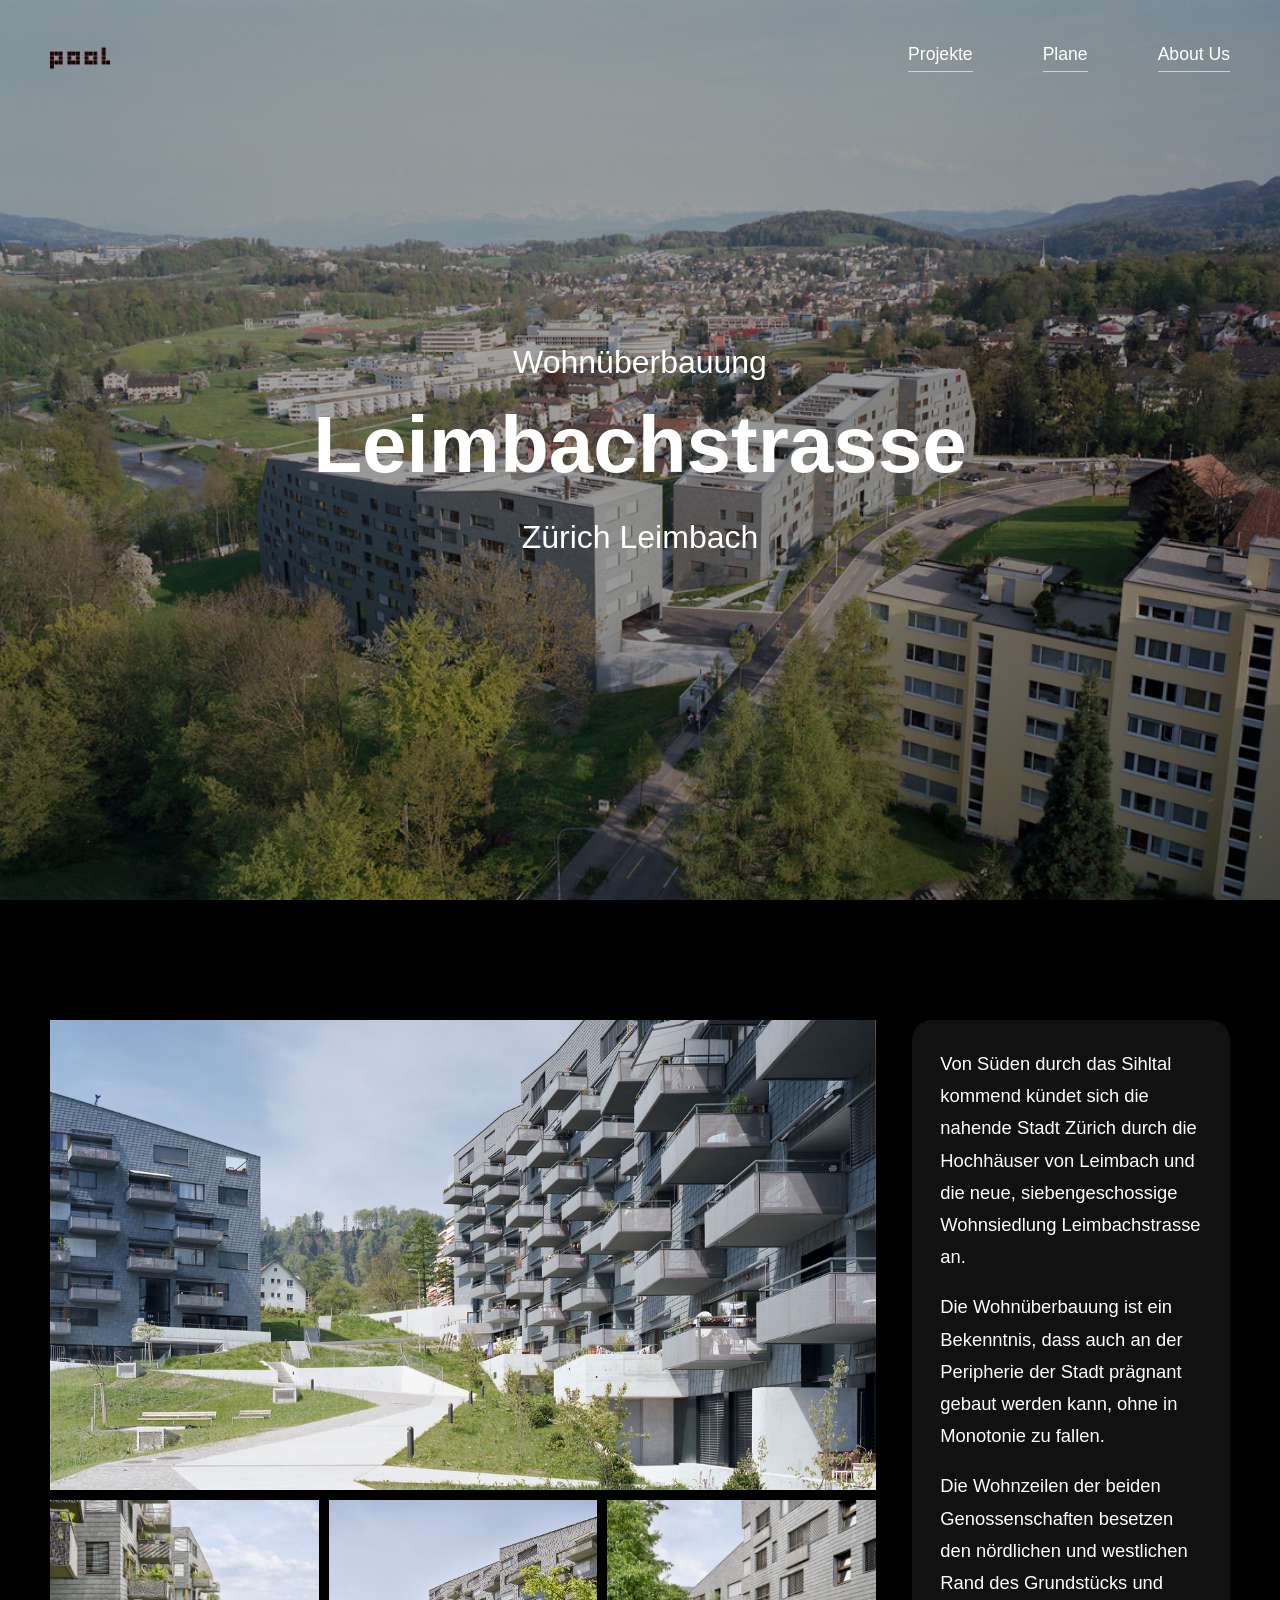
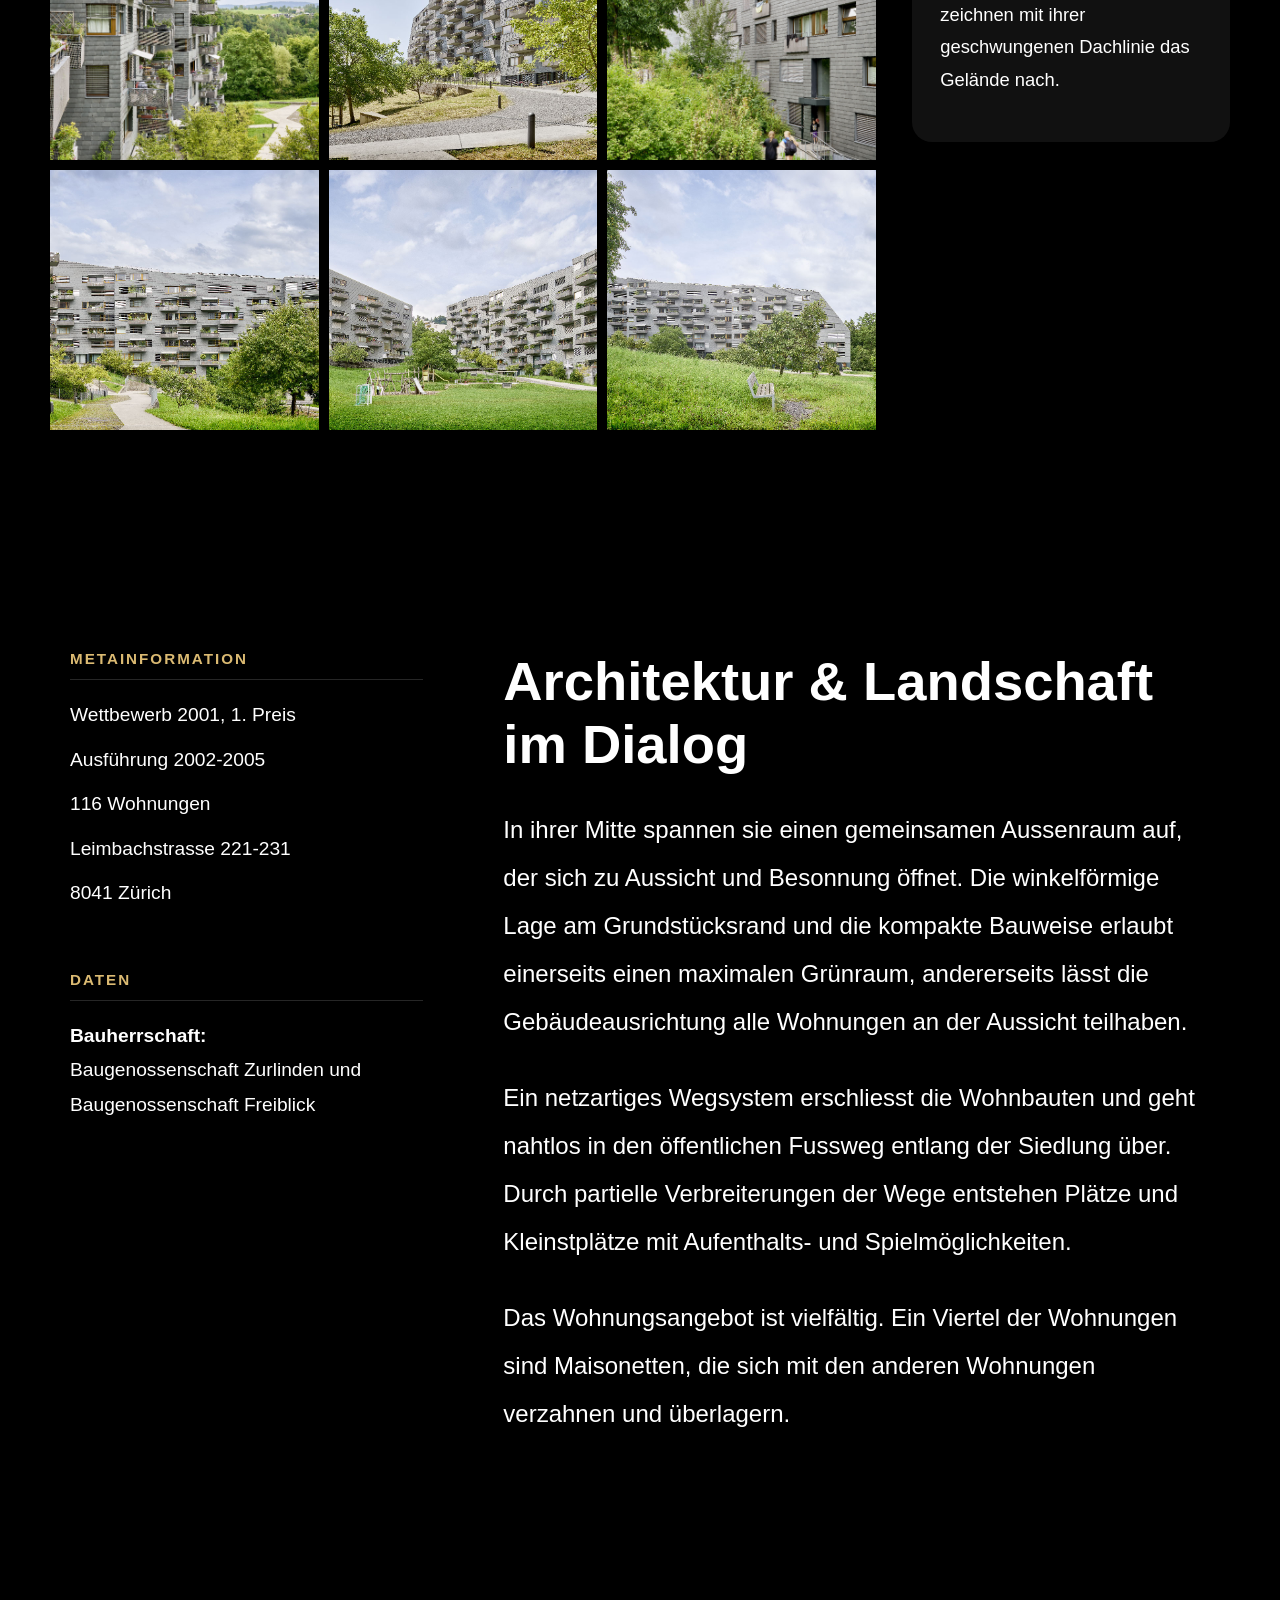
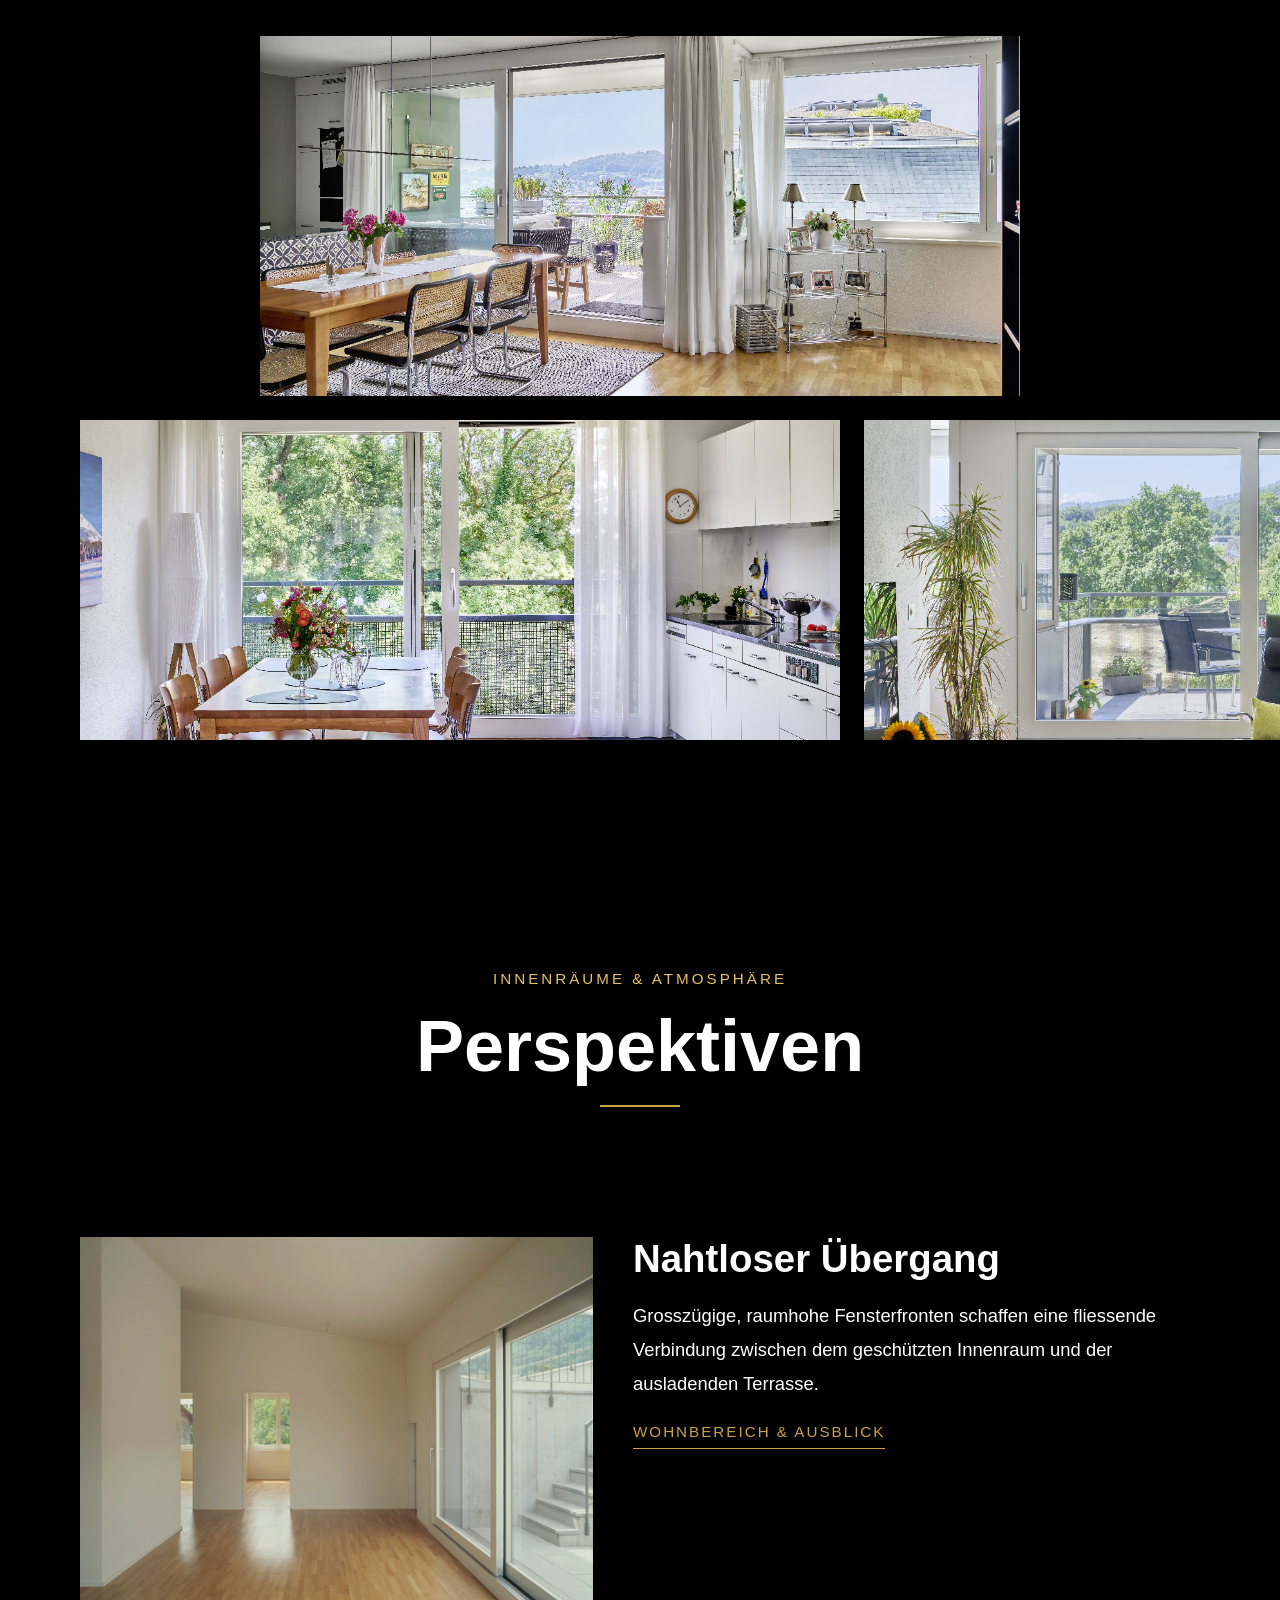
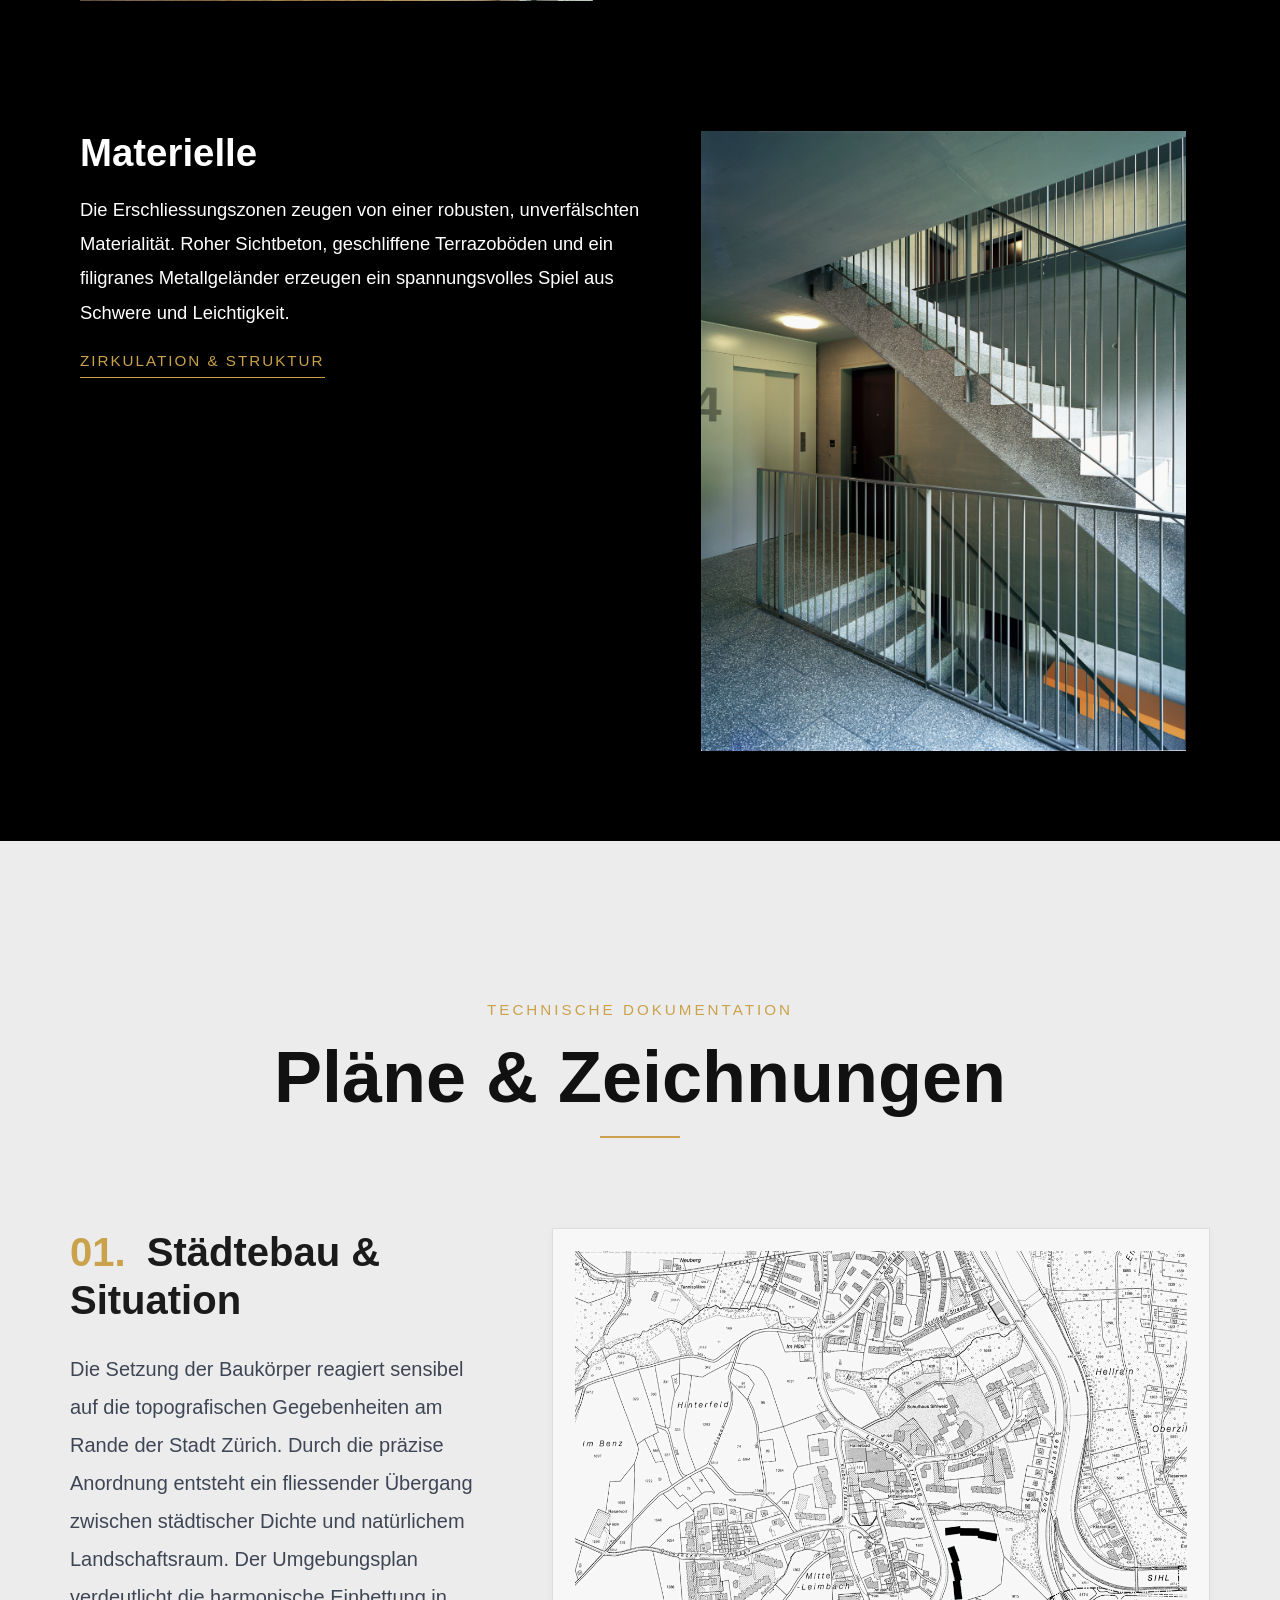
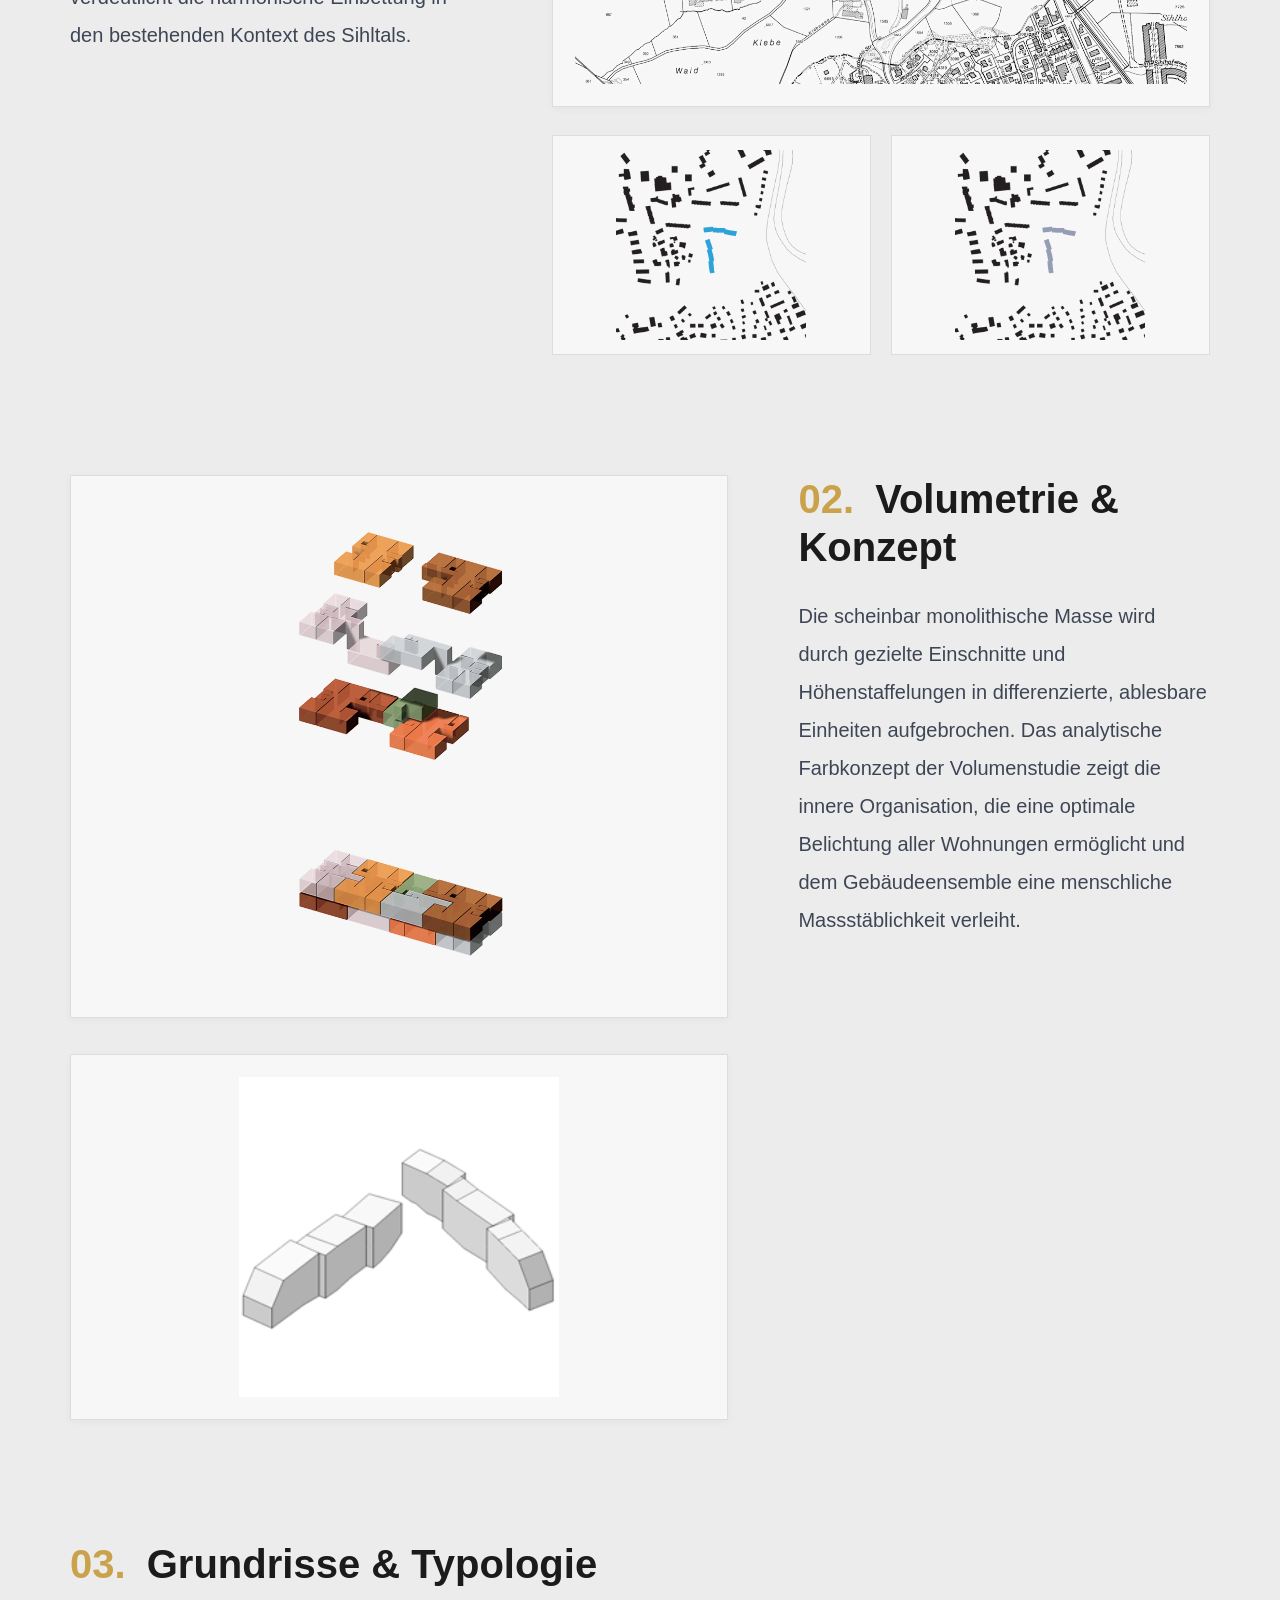
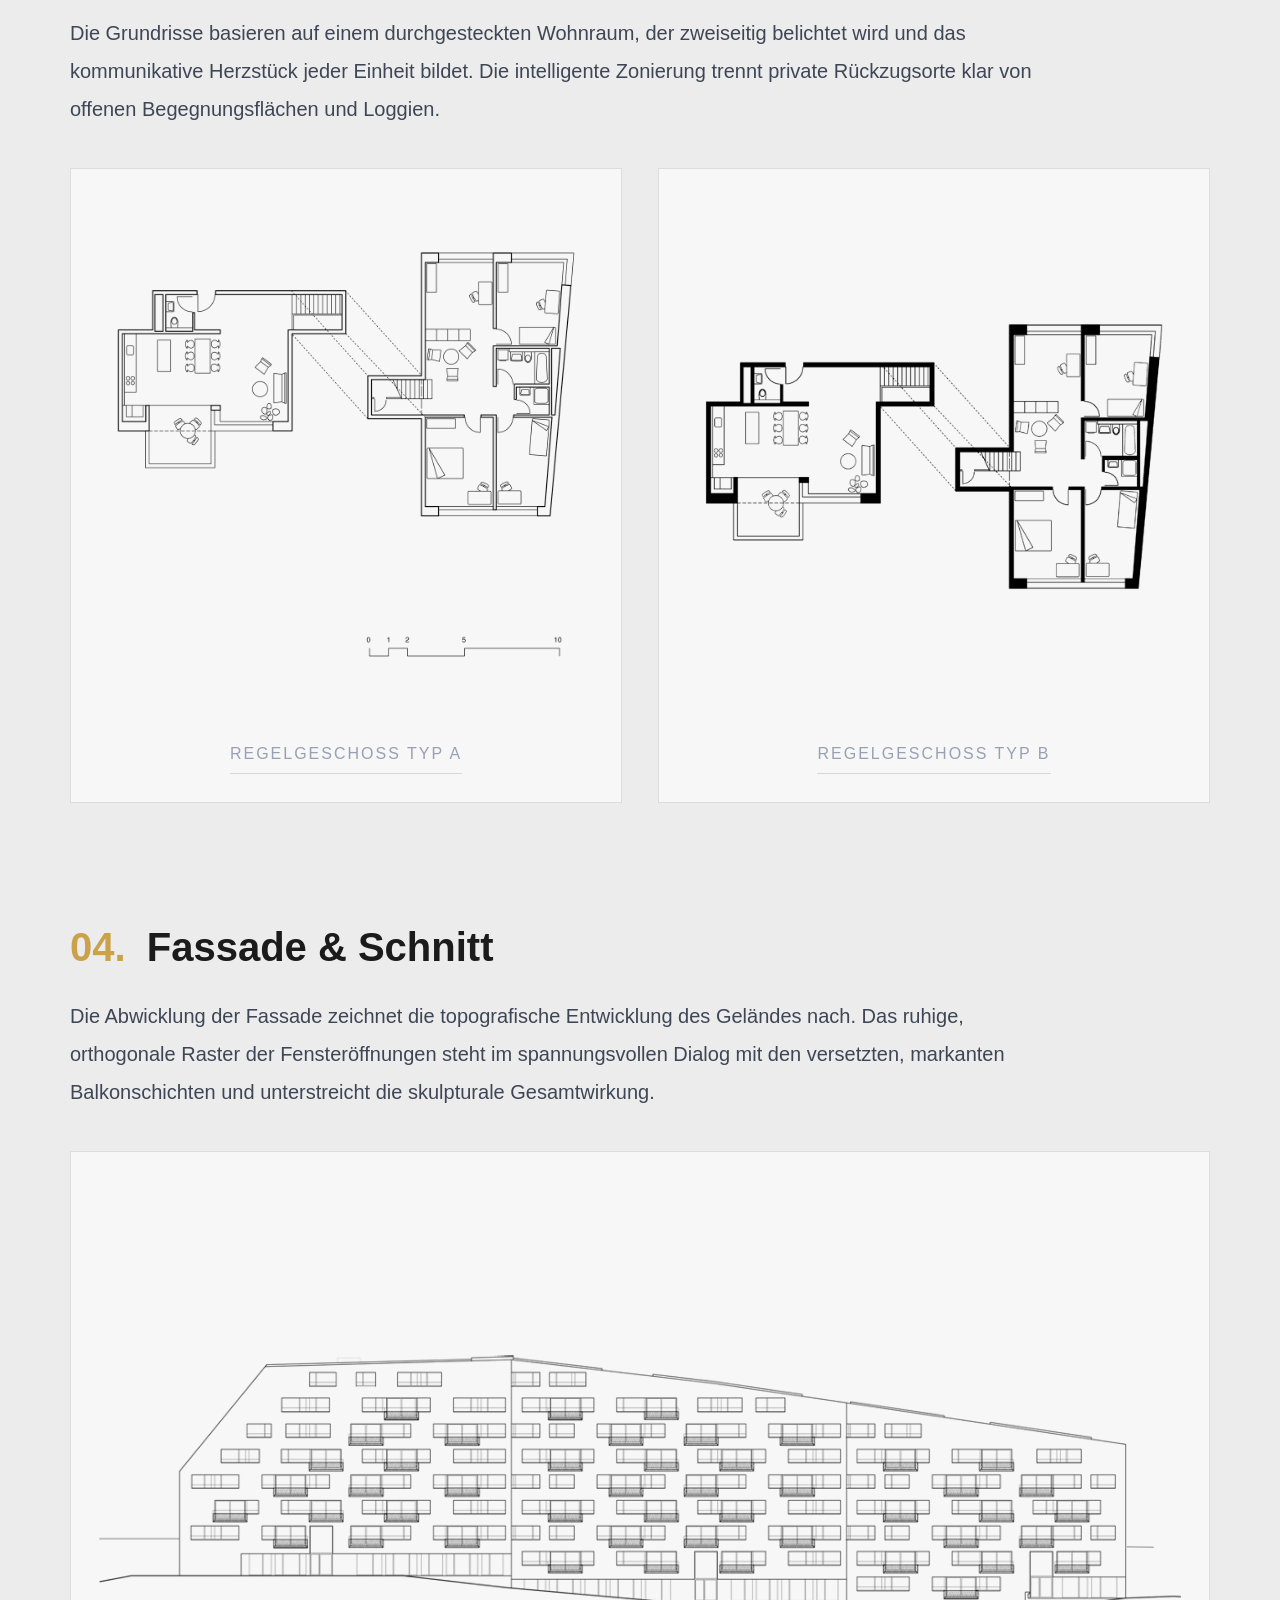
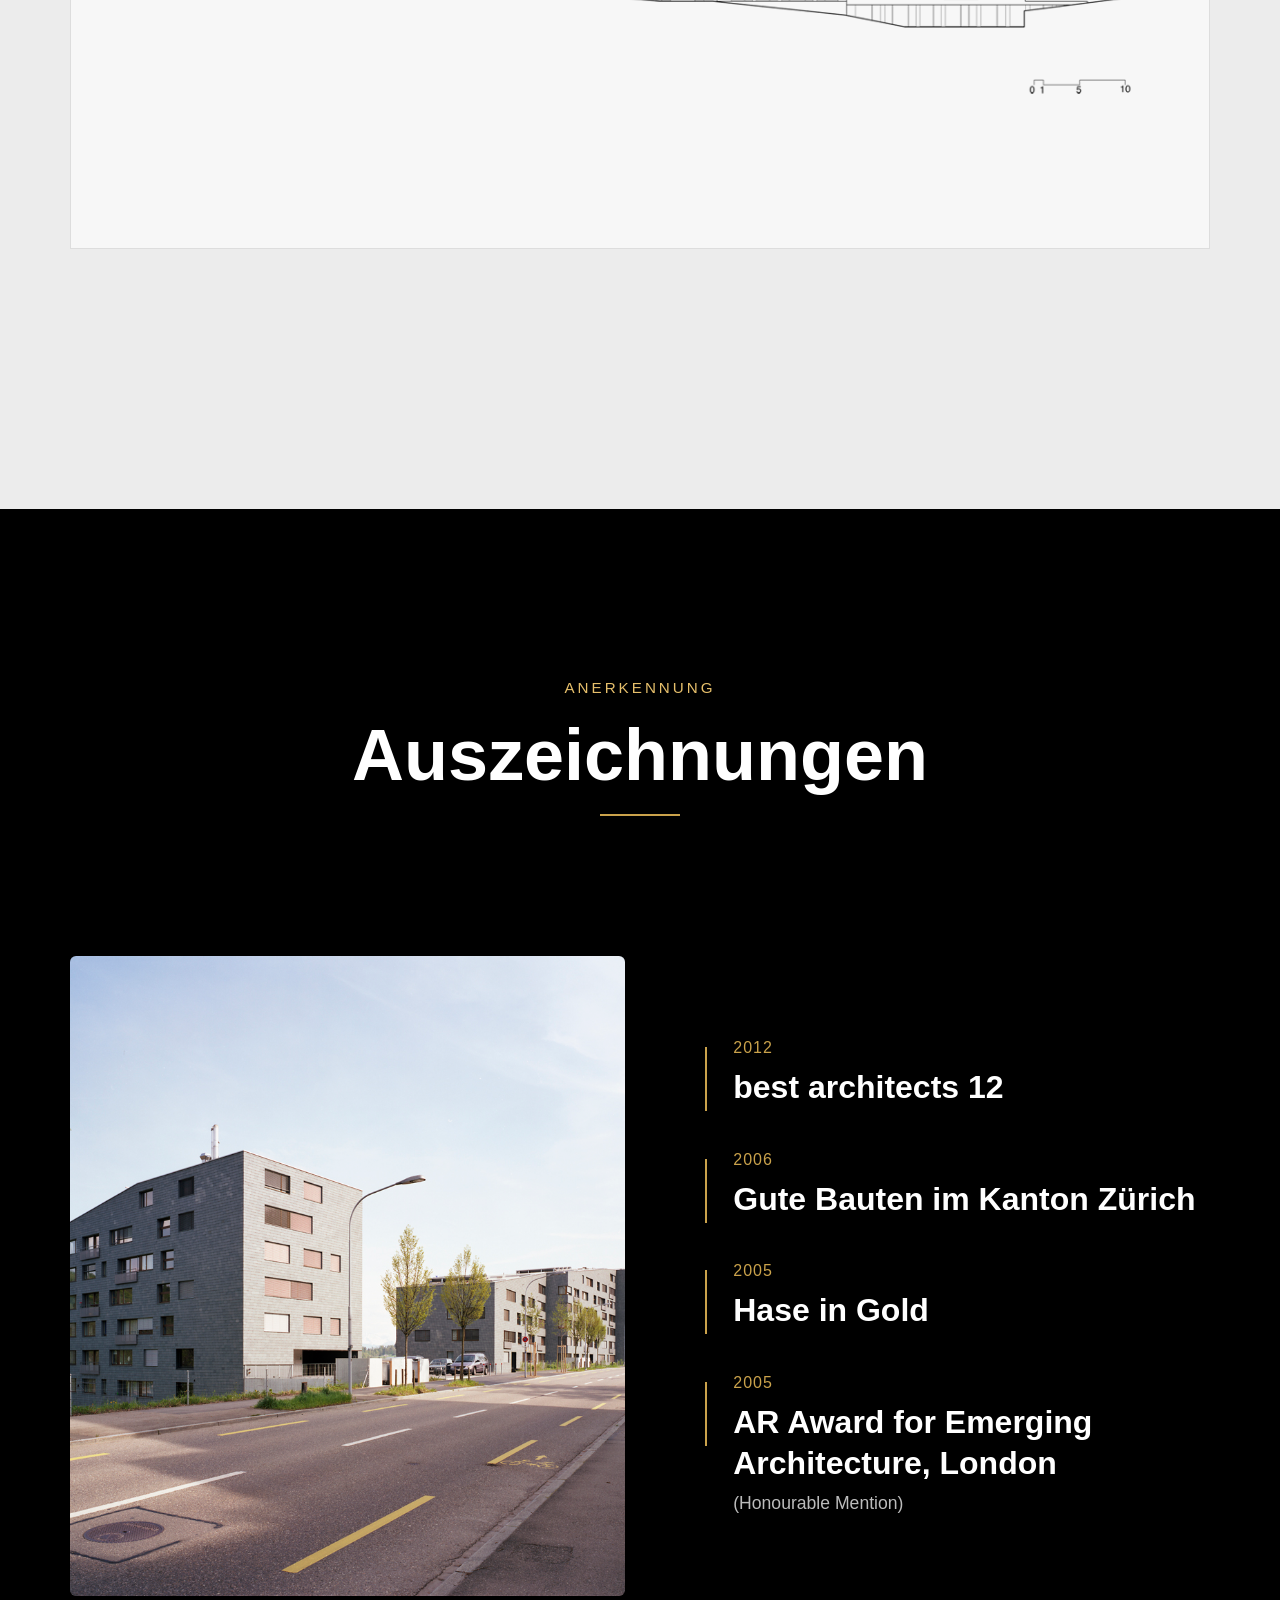
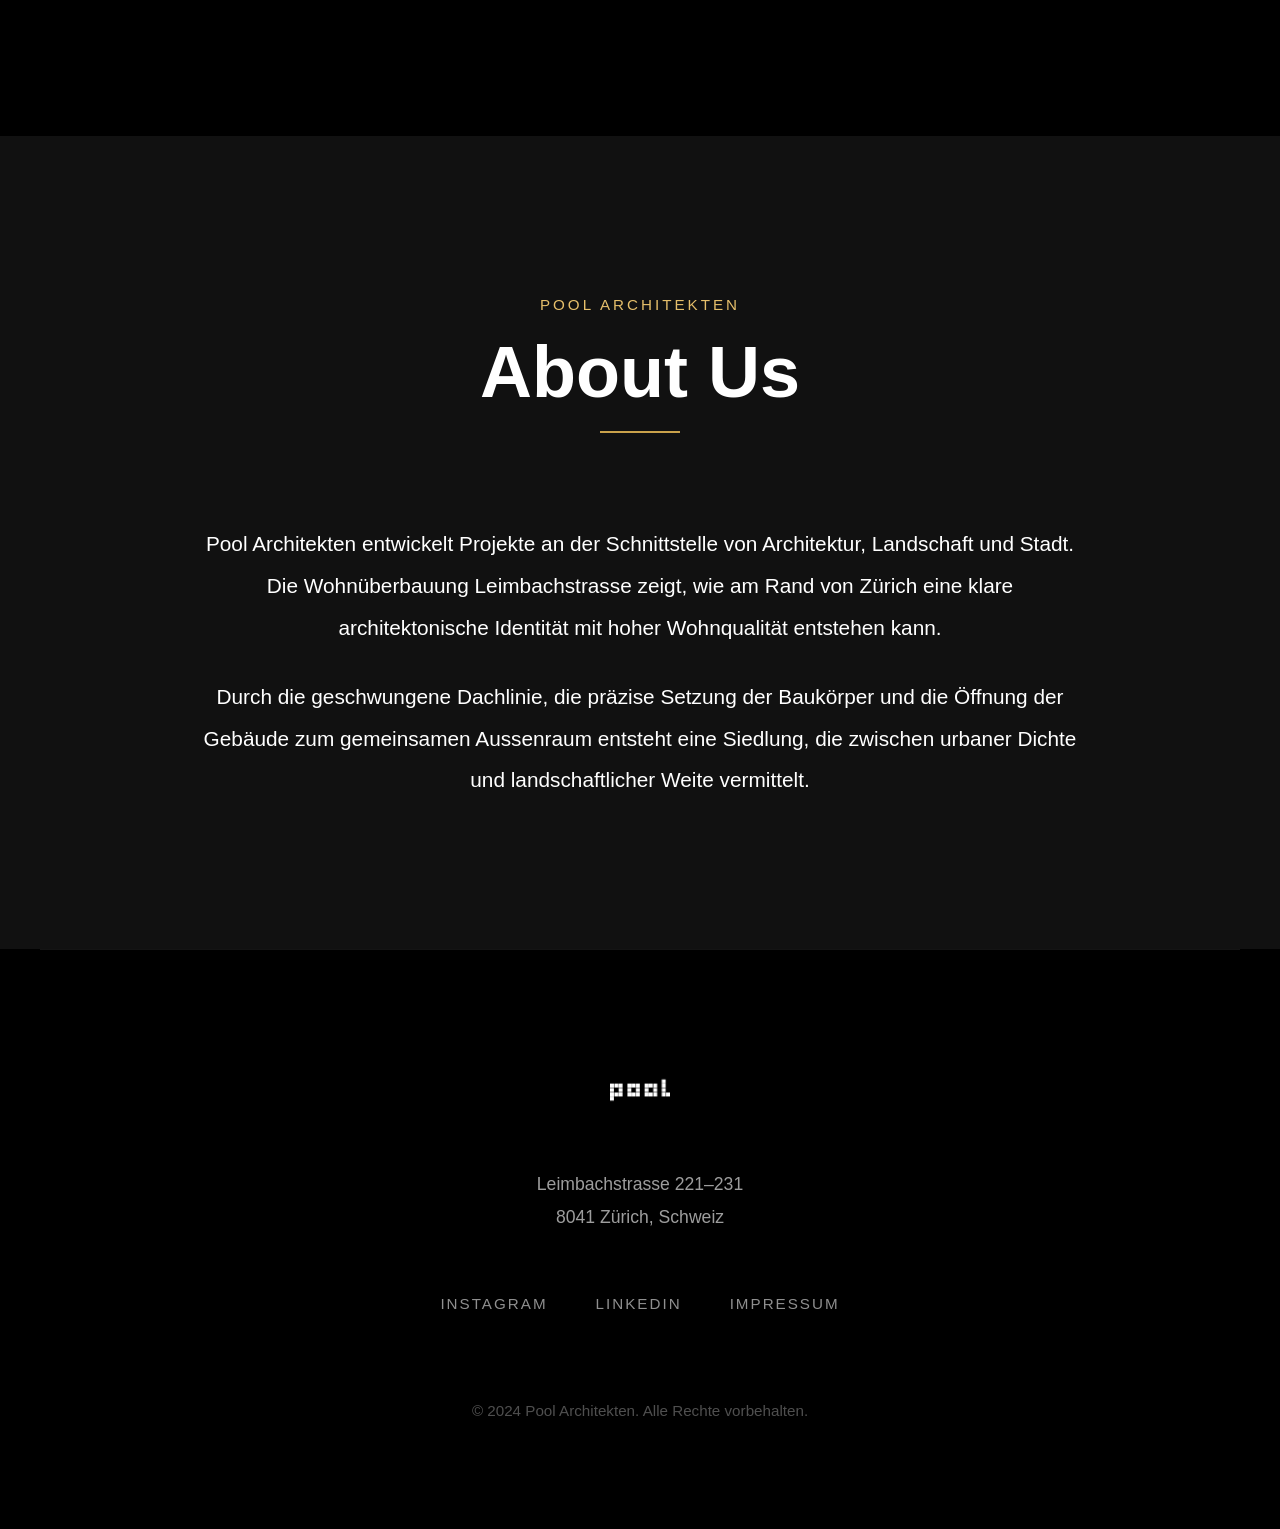
==== Documents/Leimbach developmen/docs/index.html @ 26674770 "add docs folder for github pages" ====
<!DOCTYPE html>
<html lang="de">
<head>
  <meta charset="UTF-8">
  <meta name="viewport" content="width=device-width, initial-scale=1.0">
  <title>Wohnüberbauung Leimbachstrasse</title>
  <link rel="stylesheet" href="styles.css">
</head>
<body>

  <!-- NAVBAR -->
  <nav class="navbar">
    <div class="logo">
      <img src="pool.trandsparentpng.png" alt="pool logo">
    </div>
    <div class="menu">
      <a href="#projekte">Projekte</a>
      <a href="#plane">Plane</a>
      <a href="#about">About Us</a>
    </div>
  </nav>

  <!-- HERO -->
  <header class="hero">
    <div class="overlay"></div>
    <div class="hero-content">
      <p class="subtitle">Wohnüberbauung</p>
      <h1>Leimbachstrasse</h1>
      <p class="location">Zürich Leimbach</p>
    </div>
  </header>

  <!-- SECCION 1: COLLAGE + TEXTO -->
  <section class="intro-grid" id="projekte">

    <div class="collage">
      <img class="big" src="0072_Hof_gross.jpg" alt="Hof">
      <img src="ME250829-009_K.jpg" alt="architecture">
      <img src="ME250710-124_K.jpg" alt="Architecture">
      <img src="ME250829-031_K1.jpg" alt="Architecture">
      <img src="ME250829-032_K2.jpg" alt="Architecture">
      <img src="ME250829-092_K.jpg" alt="Architecture">
      <img src="ME250829-048_K.jpg" alt="Architecture">
    </div>

    <div class="intro-text-box">
      <p>
        Von Süden durch das Sihltal kommend kündet sich die nahende Stadt Zürich
        durch die Hochhäuser von Leimbach und die neue, siebengeschossige
        Wohnsiedlung Leimbachstrasse an.
      </p>

      <p>
        Die Wohnüberbauung ist ein Bekenntnis, dass auch an der Peripherie der
        Stadt prägnant gebaut werden kann, ohne in Monotonie zu fallen.
      </p>

      <p>
        Die Wohnzeilen der beiden Genossenschaften besetzen den nördlichen und
        westlichen Rand des Grundstücks und zeichnen mit ihrer geschwungenen
        Dachlinie das Gelände nach.
      </p>
    </div>

  </section>

  <!-- SECCION 2: METAINFO + TEXTO GRANDE -->
  <section class="info-section">

    <div class="meta-column">
      <div class="meta-block">
        <h4>METAINFORMATION</h4>
        <p>Wettbewerb 2001, 1. Preis</p>
        <p>Ausführung 2002-2005</p>
        <p>116 Wohnungen</p>
        <p>Leimbachstrasse 221-231</p>
        <p>8041 Zürich</p>
      </div>

      <div class="meta-block">
        <h4>DATEN</h4>
        <p><strong>Bauherrschaft:</strong><br>
        Baugenossenschaft Zurlinden und Baugenossenschaft Freiblick</p>
      </div>
    </div>

    <div class="text-column">
      <h2>Architektur & Landschaft im Dialog</h2>

      <p>
        In ihrer Mitte spannen sie einen gemeinsamen Aussenraum auf, der sich zu
        Aussicht und Besonnung öffnet. Die winkelförmige Lage am Grundstücksrand
        und die kompakte Bauweise erlaubt einerseits einen maximalen Grünraum,
        andererseits lässt die Gebäudeausrichtung alle Wohnungen an der Aussicht
        teilhaben.
      </p>

      <p>
        Ein netzartiges Wegsystem erschliesst die Wohnbauten und geht nahtlos in
        den öffentlichen Fussweg entlang der Siedlung über. Durch partielle
        Verbreiterungen der Wege entstehen Plätze und Kleinstplätze mit
        Aufenthalts- und Spielmöglichkeiten.
      </p>

      <p>
        Das Wohnungsangebot ist vielfältig. Ein Viertel der Wohnungen sind
        Maisonetten, die sich mit den anderen Wohnungen verzahnen und überlagern.
      </p>
    </div>

  </section>

  <!-- SECCION 3: GALERIA ANCHA -->
  <section class="wide-gallery">
    <img src="ME250703-010_K.jpg" alt="Architecture">
    <div class="wide-gallery-row">
      <img src="ME250710-051_K.jpg" alt="Architecture">
      <img src="ME250710-078_K.jpg" alt="Architecture">
    </div>
  </section>

  <!-- TITULO PERSPEKTIVEN -->
  <section class="section-title">
    <p class="small-title">INNENRÄUME & ATMOSPHÄRE</p>
    <h2>Perspektiven</h2>
  </section>

  <!-- SECCION 4 -->
  <section class="perspective-block">
    <div class="perspective-image">
      <img src="0072_innen_klein.jpg" alt="Interior">
    </div>

    <div class="perspective-text">
      <h3>Nahtloser Übergang</h3>
      <p>
        Grosszügige, raumhohe Fensterfronten schaffen eine fliessende Verbindung
        zwischen dem geschützten Innenraum und der ausladenden Terrasse.
      </p>
      <span>WOHNBEREICH & AUSBLICK</span>
    </div>
  </section>

  <!-- SECCION 5 -->
  <section class="perspective-block reverse">
    <div class="perspective-text">
      <h3>Materielle</h3>
      <p>
        Die Erschliessungszonen zeugen von einer robusten, unverfälschten
        Materialität. Roher Sichtbeton, geschliffene Terrazoböden und ein
        filigranes Metallgeländer erzeugen ein spannungsvolles Spiel aus
        Schwere und Leichtigkeit.
      </p>
      <span>ZIRKULATION & STRUKTUR</span>
    </div>

    <div class="perspective-image">
      <img src="0072_treppenhaus_gr.jpg" alt="Staircase">
    </div>
  </section>

  <!-- PLÄNE & ZEICHNUNGEN -->
  <section class="plans-section" id="plane">
    <div class="section-title light-section-title">
      <p class="small-title">TECHNISCHE DOKUMENTATION</p>
      <h2>Pläne & Zeichnungen</h2>
    </div>

    <!-- 01 -->
    <div class="plan-block">
      <div class="plan-text">
        <h3><span>01.</span> Städtebau & Situation</h3>
        <p>
          Die Setzung der Baukörper reagiert sensibel auf die topografischen
          Gegebenheiten am Rande der Stadt Zürich. Durch die präzise Anordnung
          entsteht ein fliessender Übergang zwischen städtischer Dichte und
          natürlichem Landschaftsraum. Der Umgebungsplan verdeutlicht die
          harmonische Einbettung in den bestehenden Kontext des Sihltals.
        </p>
      </div>

      <div class="plan-images">
        <div class="main-plan-image">
          <img src="0072_Situation_gross.png" alt="Städtebau und Situation">
        </div>

        <div class="plan-thumbnails">
          <img src="0072_Schnitt_klein.png" alt="Plan Detail 1">
          <img src="0072_Situation_klein Kopie.png" alt="Plan Detail 2">
        </div>
      </div>
    </div>

    <!-- 02 -->
    <div class="plan-block reverse-plan">
      <div class="plan-images stacked-plans">
        <div class="main-plan-image">
          <img src="0072_axo_gr.png" alt="Volumetrie Konzept">
        </div>

        <div class="main-plan-image">
          <img src="0072_Icon.png" alt="Volumetrie Modell">
        </div>
      </div>

      <div class="plan-text">
        <h3><span>02.</span> Volumetrie & Konzept</h3>
        <p>
          Die scheinbar monolithische Masse wird durch gezielte Einschnitte und
          Höhenstaffelungen in differenzierte, ablesbare Einheiten aufgebrochen.
          Das analytische Farbkonzept der Volumenstudie zeigt die innere
          Organisation, die eine optimale Belichtung aller Wohnungen ermöglicht
          und dem Gebäudeensemble eine menschliche Massstäblichkeit verleiht.
        </p>
      </div>
    </div>

    <!-- 03 -->
    <div class="plan-full-block">
      <div class="plan-text full-width-text">
        <h3><span>03.</span> Grundrisse & Typologie</h3>
        <p>
          Die Grundrisse basieren auf einem durchgesteckten Wohnraum, der
          zweiseitig belichtet wird und das kommunikative Herzstück jeder Einheit
          bildet. Die intelligente Zonierung trennt private Rückzugsorte klar von
          offenen Begegnungsflächen und Loggien.
        </p>
      </div>

      <div class="double-plan-gallery">
        <div class="plan-card">
          <img src="0072_Whg_B05_gr.png" alt="Regelgeschoss Typ A">
          <p>REGELGESCHOSS TYP A</p>
        </div>

        <div class="plan-card">
          <img src="0072_Whg_B05_kl.png" alt="Regelgeschoss Typ B">
          <p>REGELGESCHOSS TYP B</p>
        </div>
      </div>
    </div>

    <!-- 04 -->
    <div class="plan-full-block">
      <div class="plan-text full-width-text">
        <h3><span>04.</span> Fassade & Schnitt</h3>
        <p>
          Die Abwicklung der Fassade zeichnet die topografische Entwicklung des
          Geländes nach. Das ruhige, orthogonale Raster der Fensteröffnungen steht
          im spannungsvollen Dialog mit den versetzten, markanten Balkonschichten
          und unterstreicht die skulpturale Gesamtwirkung.
        </p>
      </div>

      <div class="single-large-plan">
        <img src="0072_Ansicht_gross.png" alt="Fassade und Schnitt">
      </div>
    </div>
  </section>

  <!-- AUSZEICHNUNGEN -->
  <section class="awards-section">
    <div class="section-title">
      <p class="small-title">ANERKENNUNG</p>
      <h2>Auszeichnungen</h2>
    </div>

    <div class="awards-content">
      <div class="awards-image">
        <img src="0072_Strasse_gr.jpg" alt="Auszeichnungen Architektur">
      </div>

      <div class="awards-list">
        <div class="award-item">
          <span class="award-year">2012</span>
          <h3>best architects 12</h3>
        </div>

        <div class="award-item">
          <span class="award-year">2006</span>
          <h3>Gute Bauten im Kanton Zürich</h3>
        </div>

        <div class="award-item">
          <span class="award-year">2005</span>
          <h3>Hase in Gold</h3>
        </div>

        <div class="award-item">
          <span class="award-year">2005</span>
          <h3>AR Award for Emerging Architecture, London</h3>
          <p>(Honourable Mention)</p>
        </div>
      </div>
    </div>
   </section>

  <!-- ABOUT US -->
  <section class="about-section" id="about">

    <div class="section-title">
      <p class="small-title">POOL ARCHITEKTEN</p>
      <h2>About Us</h2>
    </div>

    <div class="about-content">
      <p>
        Pool Architekten entwickelt Projekte an der Schnittstelle von Architektur,
        Landschaft und Stadt. Die Wohnüberbauung Leimbachstrasse zeigt, wie am
        Rand von Zürich eine klare architektonische Identität mit hoher
        Wohnqualität entstehen kann.
      </p>

      <p>
        Durch die geschwungene Dachlinie, die präzise Setzung der Baukörper und
        die Öffnung der Gebäude zum gemeinsamen Aussenraum entsteht eine
        Siedlung, die zwischen urbaner Dichte und landschaftlicher Weite
        vermittelt.
      </p>

    </div>

  </section>

  <!-- FOOTER -->
  <footer class="site-footer">

    <div class="footer-divider"></div>

    <div class="footer-logo">
      <img src="pool.trandsparentpng.png" alt="pool logo">
    </div>

    <div class="footer-address">
      <p>Leimbachstrasse 221–231</p>
      <p>8041 Zürich, Schweiz</p>
    </div>

    <div class="footer-links">
      <a href="#">INSTAGRAM</a>
      <a href="#">LINKEDIN</a>
      <a href="#">IMPRESSUM</a>
    </div>

    <p class="footer-copy">© 2024 Pool Architekten. Alle Rechte vorbehalten.</p>

  </footer>

</body>
</html>
---- Documents/Leimbach developmen/docs/styles.css ----
/* System font stack only: Geneva / Verdana */

* {
  margin: 0;
  padding: 0;
  box-sizing: border-box;
}

body {
  background: #000;
  color: white;
  font-family: Geneva, Verdana, Tahoma, sans-serif;
}

img {
  width: 100%;
  display: block;
  object-fit: cover;
  transition: transform 0.35s ease;
}

/* NAVBAR */

.navbar {
  position: absolute;
  top: 0;
  left: 0;
  width: 100%;
  padding: 28px 50px;
  display: flex;
  justify-content: space-between;
  align-items: center;
  gap: 24px;
  z-index: 10;
}

.logo {
  display: flex;
  align-items: center;
  flex-shrink: 0;
}

.logo img {
  display: block;
  width: auto;
  height: 60px;
  object-fit: contain;
}

.menu {
  display: flex;
  gap: 70px;
}

.menu a {
  color: white;
  text-decoration: none;
  font-family: Geneva, Verdana, Tahoma, sans-serif;
  font-size: 1.1rem;
  border-bottom: 1px solid rgba(255,255,255,0.6);
  padding-bottom: 6px;
}

/* HERO */

.hero {
  position: relative;
  width: 100%;
  height: 100vh;
  background-image: url('0272_Vogelperspektive_gross.jpg');
  background-size: cover;
  background-position: center;
  display: flex;
  align-items: center;
  justify-content: center;
  text-align: center;
}

.overlay {
  position: absolute;
  inset: 0;
  background: rgba(0,0,0,0.35);
}

.hero-content {
  position: relative;
  z-index: 2;
}

.subtitle {
  font-family: Geneva, Verdana, Tahoma, sans-serif;
  font-size: 2rem;
  margin-bottom: 18px;
}

.hero h1 {
  font-family: Geneva, Verdana, Tahoma, sans-serif;
  font-size: 5rem;
  font-weight: 700;
  margin-bottom: 28px;
}

.location {
  font-family: Geneva, Verdana, Tahoma, sans-serif;
  font-size: 2rem;
}

/* INTRO GRID */

.intro-grid {
  padding: 120px 50px;
  display: grid;
  grid-template-columns: 2.6fr 1fr;
  gap: 36px;
  align-items: start;
}

.collage {
  display: grid;
  grid-template-columns: repeat(3, 1fr);
  gap: 10px;
}

.collage img {
  height: 260px;
}

.collage .big {
  grid-column: span 3;
  height: 470px;
}

.intro-text-box {
  background: #111;
  padding: 28px;
  border-radius: 20px;
  line-height: 1.75;
  font-size: 1.15rem;
  position: sticky;
  top: 120px;
}

.intro-text-box p {
  margin-bottom: 18px;
}

/* INFO SECTION */

.info-section {
  padding: 100px 70px;
  display: grid;
  grid-template-columns: 1fr 2fr;
  gap: 80px;
  align-items: start;
}

.meta-column {
  display: flex;
  flex-direction: column;
  gap: 50px;
}

.meta-block h4 {
  font-family: Geneva, Verdana, Tahoma, sans-serif;
  color: #dbba72;
  letter-spacing: 2px;
  font-size: 0.95rem;
  margin-bottom: 18px;
  border-bottom: 1px solid rgba(255,255,255,0.15);
  padding-bottom: 12px;
}

.meta-block p {
  font-size: 1.2rem;
  line-height: 1.8;
  margin-bottom: 10px;
}

.text-column h2 {
  font-family: Geneva, Verdana, Tahoma, sans-serif;
  font-size: 3.4rem;
  margin-bottom: 30px;
}

.text-column p {
  font-size: 1.5rem;
  line-height: 2.0;
  margin-bottom: 28px;
}

/* WIDE GALLERY */

.wide-gallery {
  padding: 60px 80px 180px;
  display: flex;
  flex-direction: column;
  gap: 4px;
}

.wide-gallery img {
  height: 360px;
  width: 760px;
  margin: 10px auto;
  object-fit: cover;
}

.wide-gallery-row {
  display: grid;
  grid-template-columns: 2fr 2fr;
  gap: 24px;
}

.wide-gallery-row img {
  height: 320px;
}

/* SECTION TITLE */

.section-title {
  text-align: center;
  padding: 40px 20px 90px;
}

.small-title {
  color: #e6bf6b;
  letter-spacing: 3px;
  font-size: 0.95rem;
  margin-bottom: 18px;
}

.section-title h2 {
  font-family: Geneva, Verdana, Tahoma, sans-serif;
  font-size: 4.5rem;
  position: relative;
  display: inline-block;
}

.section-title h2::after {
  content: "";
  display: block;
  width: 80px;
  height: 2px;
  background: #caa24b;
  margin: 18px auto 0;
}

/* PERSPECTIVE BLOCK */

.perspective-block {
  padding: 40px 80px 90px;
  display: grid;
  grid-template-columns: 0.95fr 1.05fr;
  gap: 40px;
  align-items: start;
}

.perspective-block.reverse {
  grid-template-columns: 1.05fr 0.95fr;
}

.perspective-image img {
  width: 100%;
  max-height: 620px;
  height: auto;
  object-fit: contain;
}

.perspective-text h3 {
  font-family: Geneva, Verdana, Tahoma, sans-serif;
  font-size: 2.4rem;
  margin-bottom: 18px;
}

.perspective-text p {
  font-size: 1.15rem;
  line-height: 1.85;
  margin-bottom: 22px;
}

.perspective-text span {
  color: #caa24b;
  letter-spacing: 2px;
  font-size: 0.95rem;
  border-bottom: 1px solid #caa24b;
  padding-bottom: 8px;
}

/* REVERSE ORDER */

.perspective-block.reverse .perspective-text {
  order: 1;
}

.perspective-block.reverse .perspective-image {
  order: 2;
}

/* IMAGE HOVER ZOOM */

.collage img:hover,
.wide-gallery img:hover,
.wide-gallery-row img:hover,
.perspective-image img:hover {
  transform: scale(1.12);
  position: relative;
  z-index: 20;
}

/* LIGHT SECTIONS: PLÄNE */

.plans-section {
  background: #ececec;
  color: #1b1b1b;
  padding: 120px 70px 140px;
}

.light-section-title .small-title {
  color: #caa24b;
}

.light-section-title h2 {
  color: #111;
}

.plan-block {
  display: grid;
  grid-template-columns: 1fr 1.6fr;
  gap: 70px;
  align-items: start;
  margin-bottom: 120px;
}

.reverse-plan {
  grid-template-columns: 1.6fr 1fr;
}

.plan-text h3 {
  font-family: Geneva, Verdana, Tahoma, sans-serif;
  font-size: 2.5rem;
  margin-bottom: 26px;
  line-height: 1.2;
}

.plan-text h3 span {
  color: #caa24b;
  margin-right: 10px;
}

.plan-text p {
  font-size: 1.25rem;
  line-height: 1.9;
  color: #3e4655;
  max-width: 520px;
}

.plan-images {
  display: flex;
  flex-direction: column;
  gap: 28px;
}

.main-plan-image {
  background: #f7f7f7;
  padding: 22px;
  border: 1px solid #ddd;
  box-shadow: 0 2px 8px rgba(0,0,0,0.04);
}

.main-plan-image img {
  width: 100%;
  height: auto;
  object-fit: contain;
}

.plan-thumbnails {
  display: grid;
  grid-template-columns: 1fr 1fr;
  gap: 20px;
}

.plan-thumbnails img {
  background: #f7f7f7;
  padding: 14px;
  border: 1px solid #ddd;
  height: 220px;
  object-fit: contain;
}

.stacked-plans {
  gap: 36px;
}

/* Adjust second volumetry image size */
.stacked-plans .main-plan-image:nth-child(2) img {
  max-height: 320px;
  object-fit: contain;
}

.plan-full-block {
  margin-bottom: 120px;
}

.full-width-text {
  margin-bottom: 40px;
}

.full-width-text p {
  max-width: 980px;
}

.double-plan-gallery {
  display: grid;
  grid-template-columns: 1fr 1fr;
  gap: 36px;
}

.plan-card {
  background: #f7f7f7;
  padding: 28px;
  border: 1px solid #ddd;
  text-align: center;
}

.plan-card img {
  width: 100%;
  height: 520px;
  object-fit: contain;
  margin-bottom: 28px;
}

.plan-card p {
  font-family: Geneva, Verdana, Tahoma, sans-serif;
  letter-spacing: 2px;
  font-size: 1rem;
  color: #98a0b3;
  border-bottom: 1px solid #d7d7d7;
  display: inline-block;
  padding-bottom: 10px;
}

.single-large-plan {
  background: #f7f7f7;
  padding: 28px;
  border: 1px solid #ddd;
}

.single-large-plan img {
  width: 100%;
  height: 640px;
  object-fit: contain;
}

/* AWARDS SECTION */

.awards-section {
  background: #000;
  color: white;
  padding: 130px 70px 140px;
}

.awards-content {
  display: grid;
  grid-template-columns: 1.1fr 1fr;
  gap: 80px;
  align-items: center;
  margin-top: 50px;
}

.awards-image img {
  width: 100%;
  max-width: 800px;
  height: 640px;
  object-fit: cover;
  border-radius: 6px;
}

.awards-list {
  display: flex;
  flex-direction: column;
  gap: 42px;
}

.award-item {
  position: relative;
  padding-left: 28px;
}

.award-item::before {
  content: "";
  position: absolute;
  left: 0;
  top: 8px;
  width: 2px;
  height: 64px;
  background: #caa24b;
}

.award-year {
  display: block;
  color: #caa24b;
  font-size: 1rem;
  margin-bottom: 10px;
  letter-spacing: 1px;
}

.award-item h3 {
  font-family: Geneva, Verdana, Tahoma, sans-serif;
  font-size: 2rem;
  line-height: 1.3;
  font-weight: 600;
}

.award-item p {
  margin-top: 8px;
  color: #bcbcbc;
  font-size: 1.1rem;
}

/* HOVER FOR NEW IMAGES */

.plan-thumbnails img:hover,
.plan-card img:hover,
.single-large-plan img:hover,
.main-plan-image img:hover,
.awards-image img:hover {
  transform: scale(1.04);
  position: relative;
  z-index: 10;
}

/* ABOUT US */

.about-section {
  background: #111;
  color: white;
  padding: 120px 70px;
}

.about-content {
  max-width: 900px;
  margin: 0 auto;
  text-align: center;
}

.about-content p {
  font-size: 1.3rem;
  line-height: 2;
  margin-bottom: 28px;
}

/* RESPONSIVE */

@media (max-width: 1000px) {
  .intro-grid,
  .info-section,
  .perspective-block,
  .perspective-block.reverse,
  .plan-block,
  .reverse-plan,
  .awards-content {
    grid-template-columns: 1fr;
  }

  .text-column h2 {
    font-size: 2.5rem;
  }

  .section-title h2 {
    font-size: 3rem;
  }

  .hero h1 {
    font-size: 3.4rem;
  }

  .subtitle,
  .location {
    font-size: 1.4rem;
  }

  .double-plan-gallery {
    grid-template-columns: 1fr;
  }

  .plan-text h3 {
    font-size: 2rem;
  }

  .award-item h3 {
    font-size: 1.6rem;
  }

  .single-large-plan img {
    height: 420px;
  }

  .plan-card img {
    height: 420px;
  }
}

@media (max-width: 700px) {
  .navbar {
    padding: 24px 24px;
    flex-direction: row;
    justify-content: space-between;
    align-items: center;
    gap: 16px;
  }

  .menu {
    gap: 14px;
    flex-wrap: wrap;
    justify-content: flex-end;
  }

  .intro-grid,
  .info-section,
  .wide-gallery,
  .perspective-block,
  .plans-section,
  .awards-section,
  .about-section {
    padding-left: 24px;
    padding-right: 24px;
  }

  .collage {
    grid-template-columns: 2fr 2fr;
  }

  .collage .big {
    grid-column: span 2;
    height: 260px;
  }

  .collage img {
    height: 190px;
  }

  .wide-gallery-row {
    grid-template-columns: 1fr;
  }

  .wide-gallery img,
  .wide-gallery-row img,
  .perspective-image img {
    height: auto;
    max-height: none;
  }

  .intro-text-box {
    position: static;
  }

  .text-column p,
  .perspective-text p,
  .meta-block p {
    font-size: 1.1rem;
  }

  .plan-block {
    gap: 36px;
    margin-bottom: 80px;
  }

  .plan-thumbnails {
    grid-template-columns: 1fr;
  }

  .plan-text h3 {
    font-size: 1.7rem;
  }

  .plan-text p {
    font-size: 1.05rem;
  }

  .plan-card img,
  .single-large-plan img,
  .awards-image img {
    height: auto;
  }

  .about-content p {
    font-size: 1.05rem;
  }
}

/* FOOTER */

.site-footer {
  background: #000;
  color: #8f8f8f;
  text-align: center;
  padding: 0 40px 110px;
}

.footer-divider {
  width: 100%;
  height: 1px;
  background: rgba(255, 255, 255, 0.08);
  margin-bottom: 110px;
}

.footer-logo {
  display: flex;
  justify-content: center;
  margin-bottom: 48px;
}

.footer-logo img {
  width: auto;
  height: 60px;
  object-fit: contain;
  filter: brightness(0) invert(1);
}

.footer-address {
  margin-bottom: 60px;
}

.footer-address p {
  font-family: Geneva, Verdana, Tahoma, sans-serif;
  font-size: 1.1rem;
  line-height: 1.9;
  color: #9d9d9d;
}

.footer-links {
  display: flex;
  justify-content: center;
  gap: 48px;
  flex-wrap: wrap;
  margin-bottom: 90px;
}

.footer-links a {
  color: #8f8f8f;
  text-decoration: none;
  font-family: Geneva, Verdana, Tahoma, sans-serif;
  font-size: 0.95rem;
  letter-spacing: 2px;
}

.footer-copy {
  font-size: 0.95rem;
  color: #4f4f4f;
}

@media (max-width: 700px) {
  .site-footer {
    padding: 0 24px 80px;
  }

  .footer-divider {
    margin-bottom: 80px;
  }

  .footer-links {
    gap: 20px;
    margin-bottom: 60px;
  }

  .footer-address p {
    font-size: 1rem;
  }
}
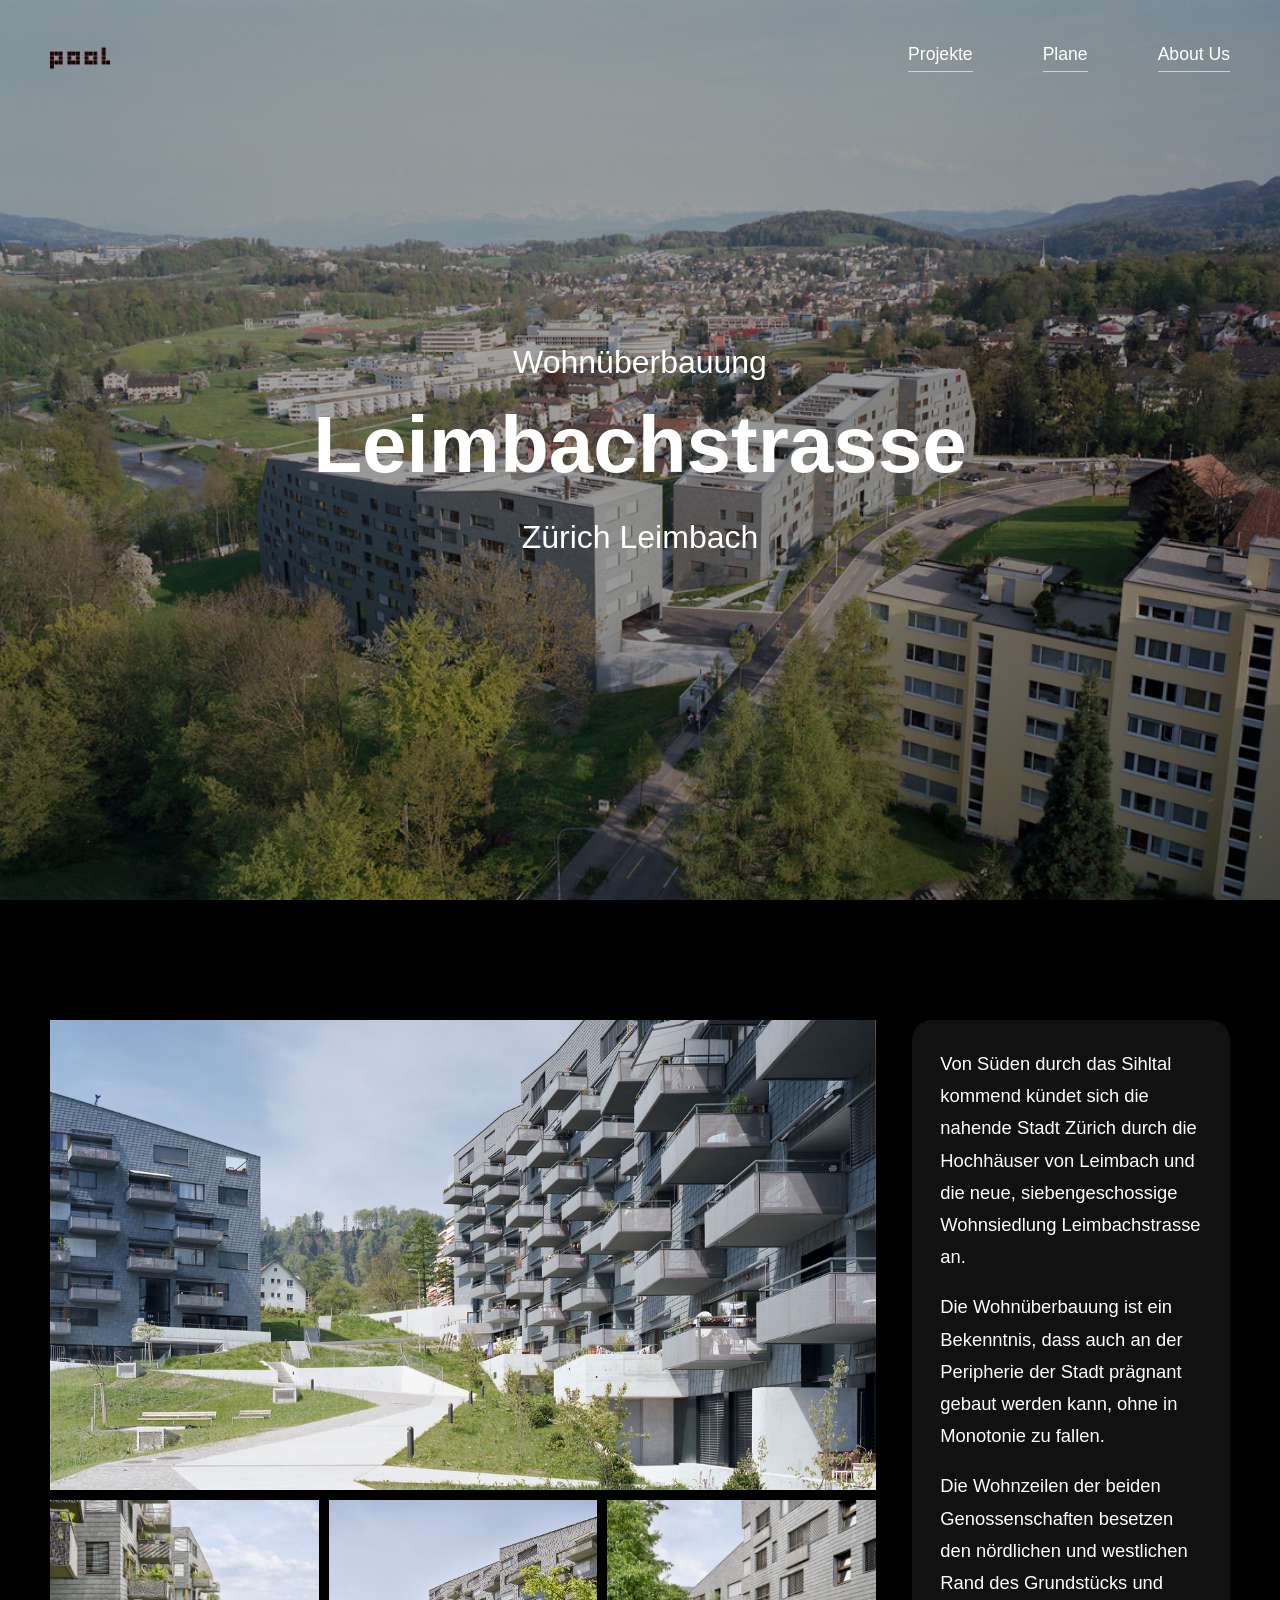
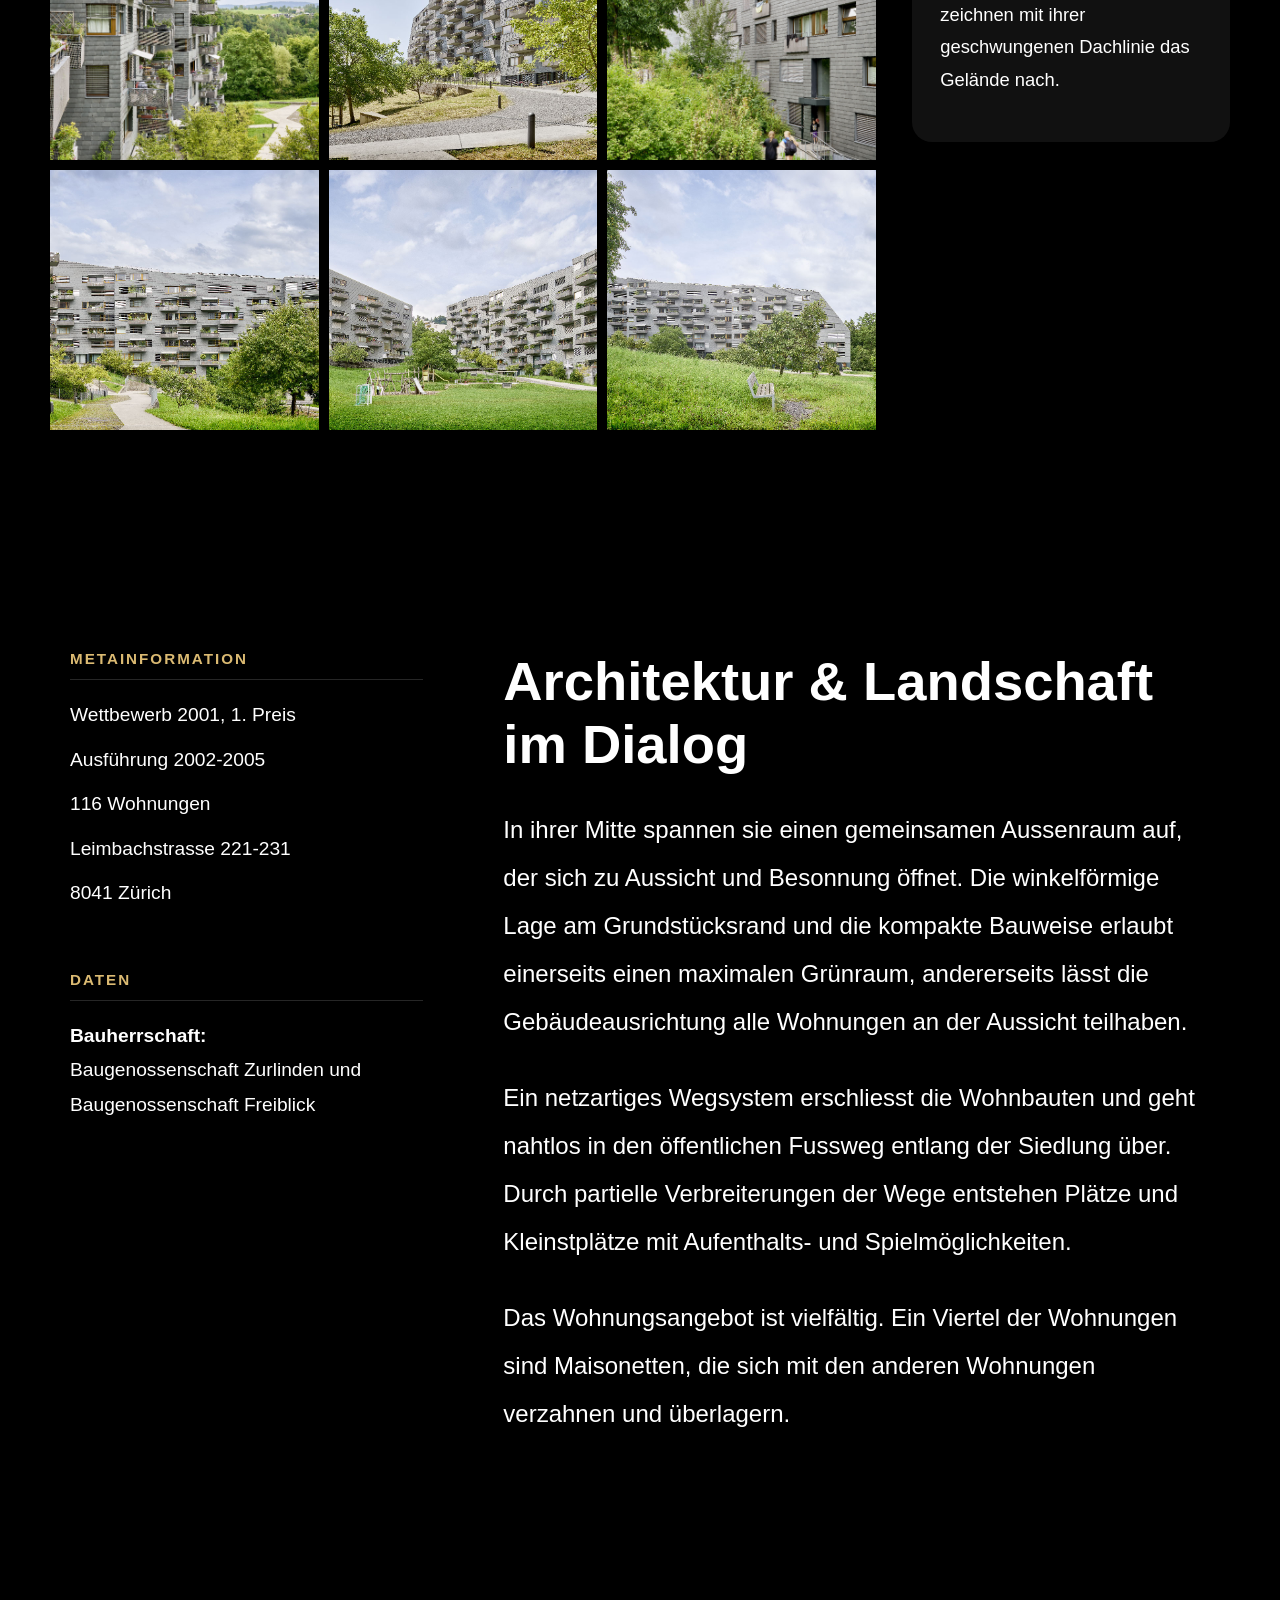
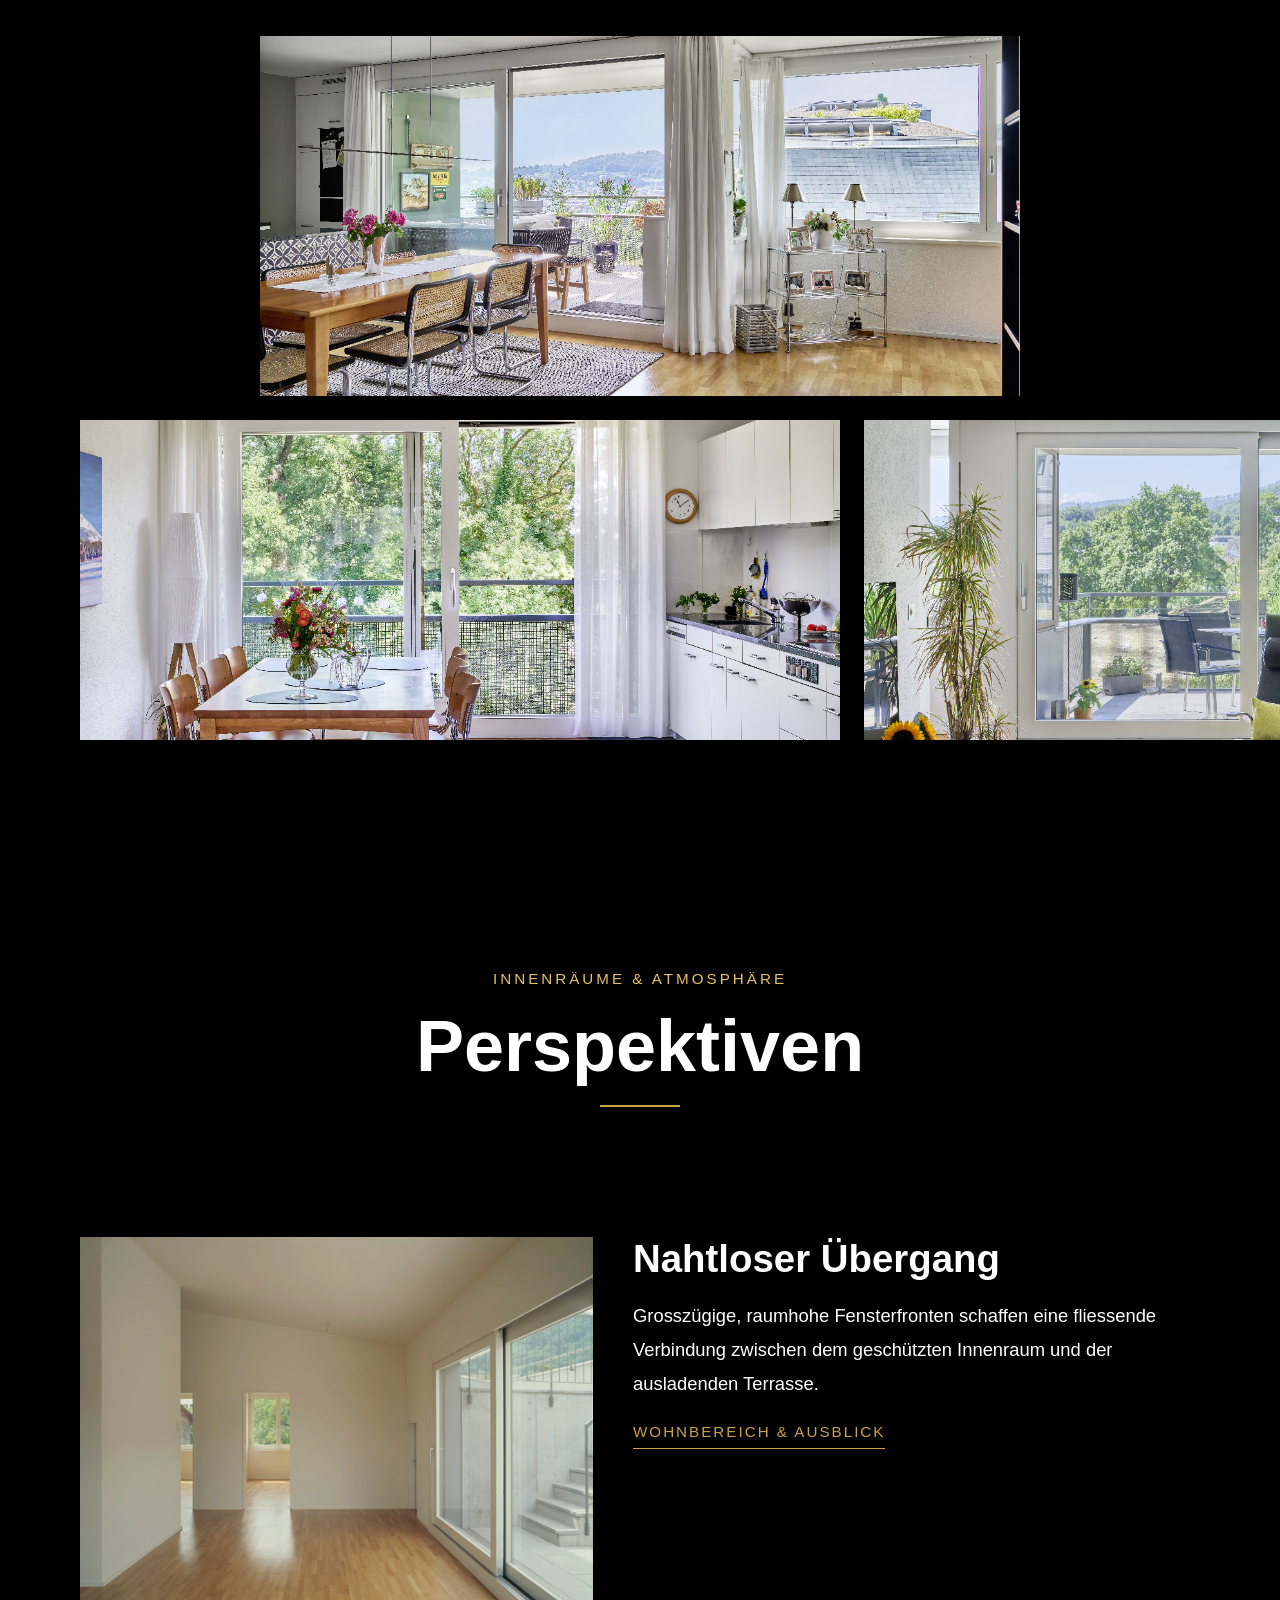
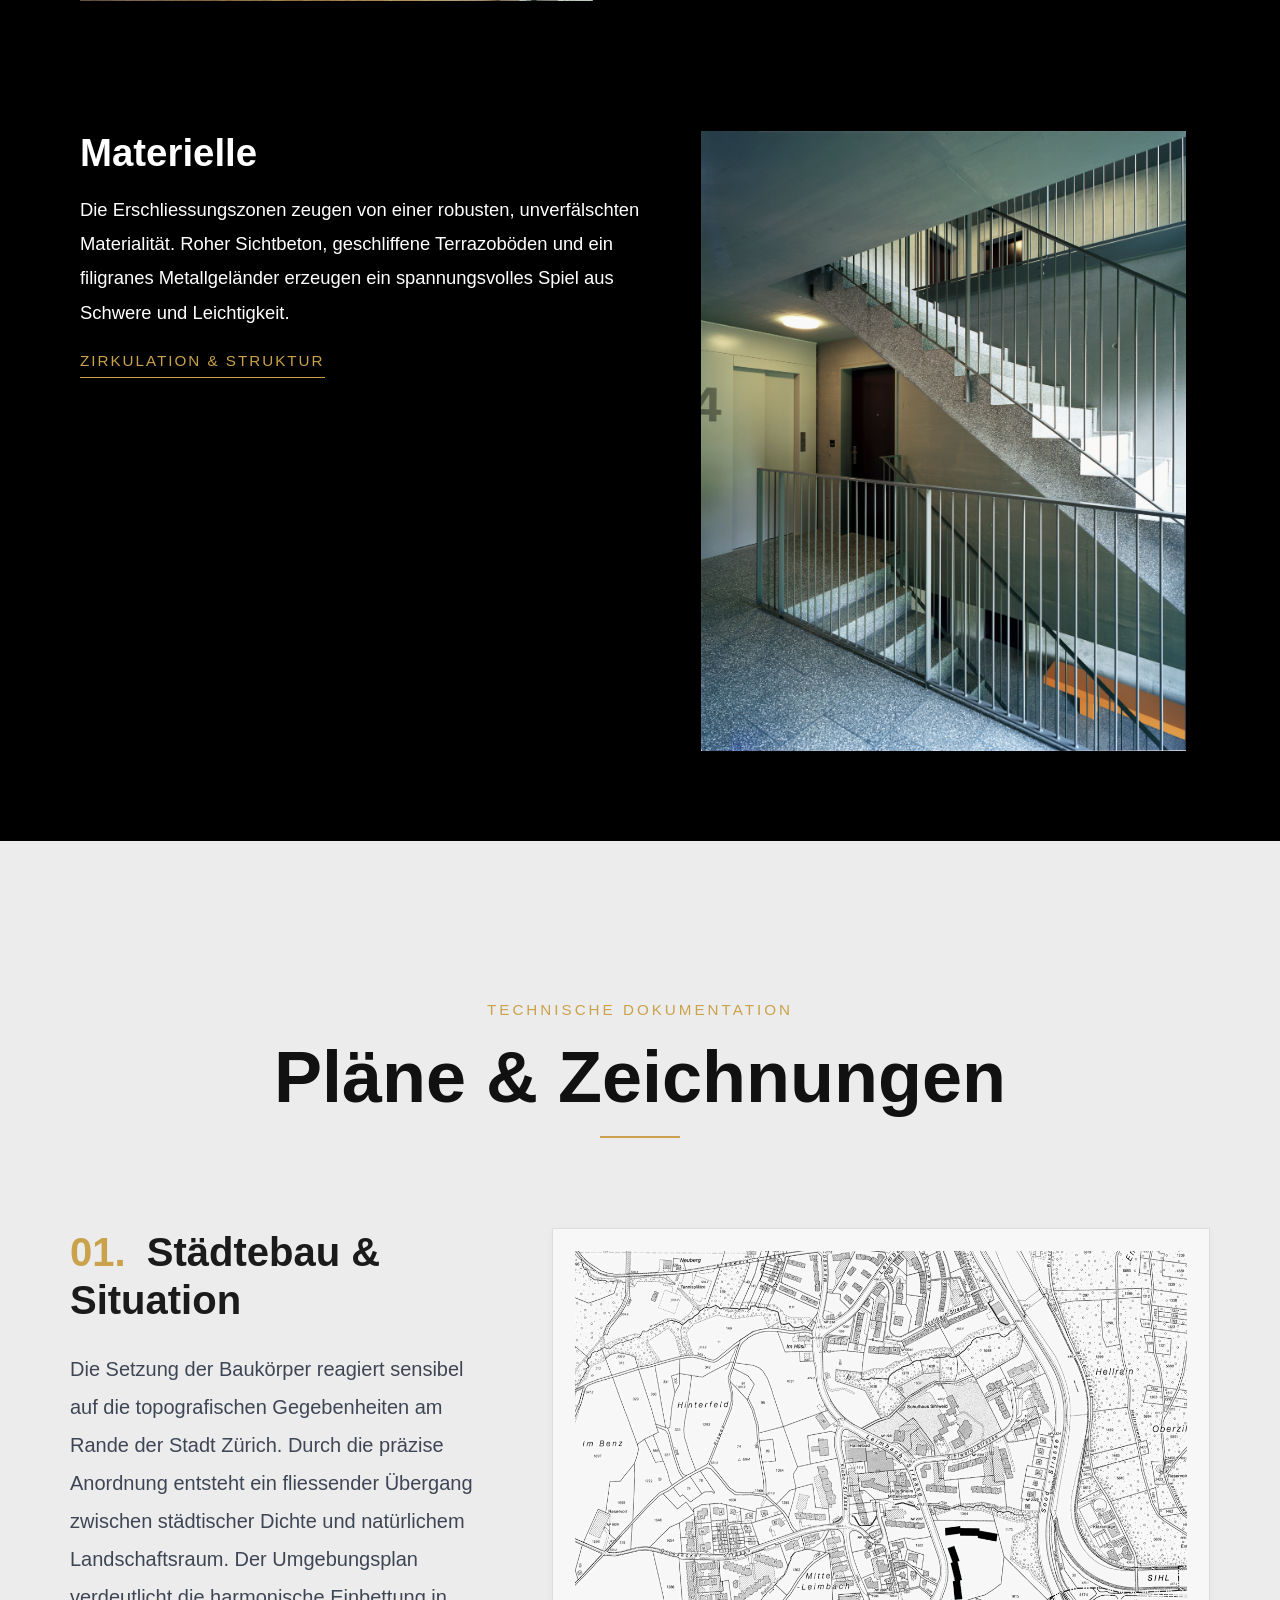
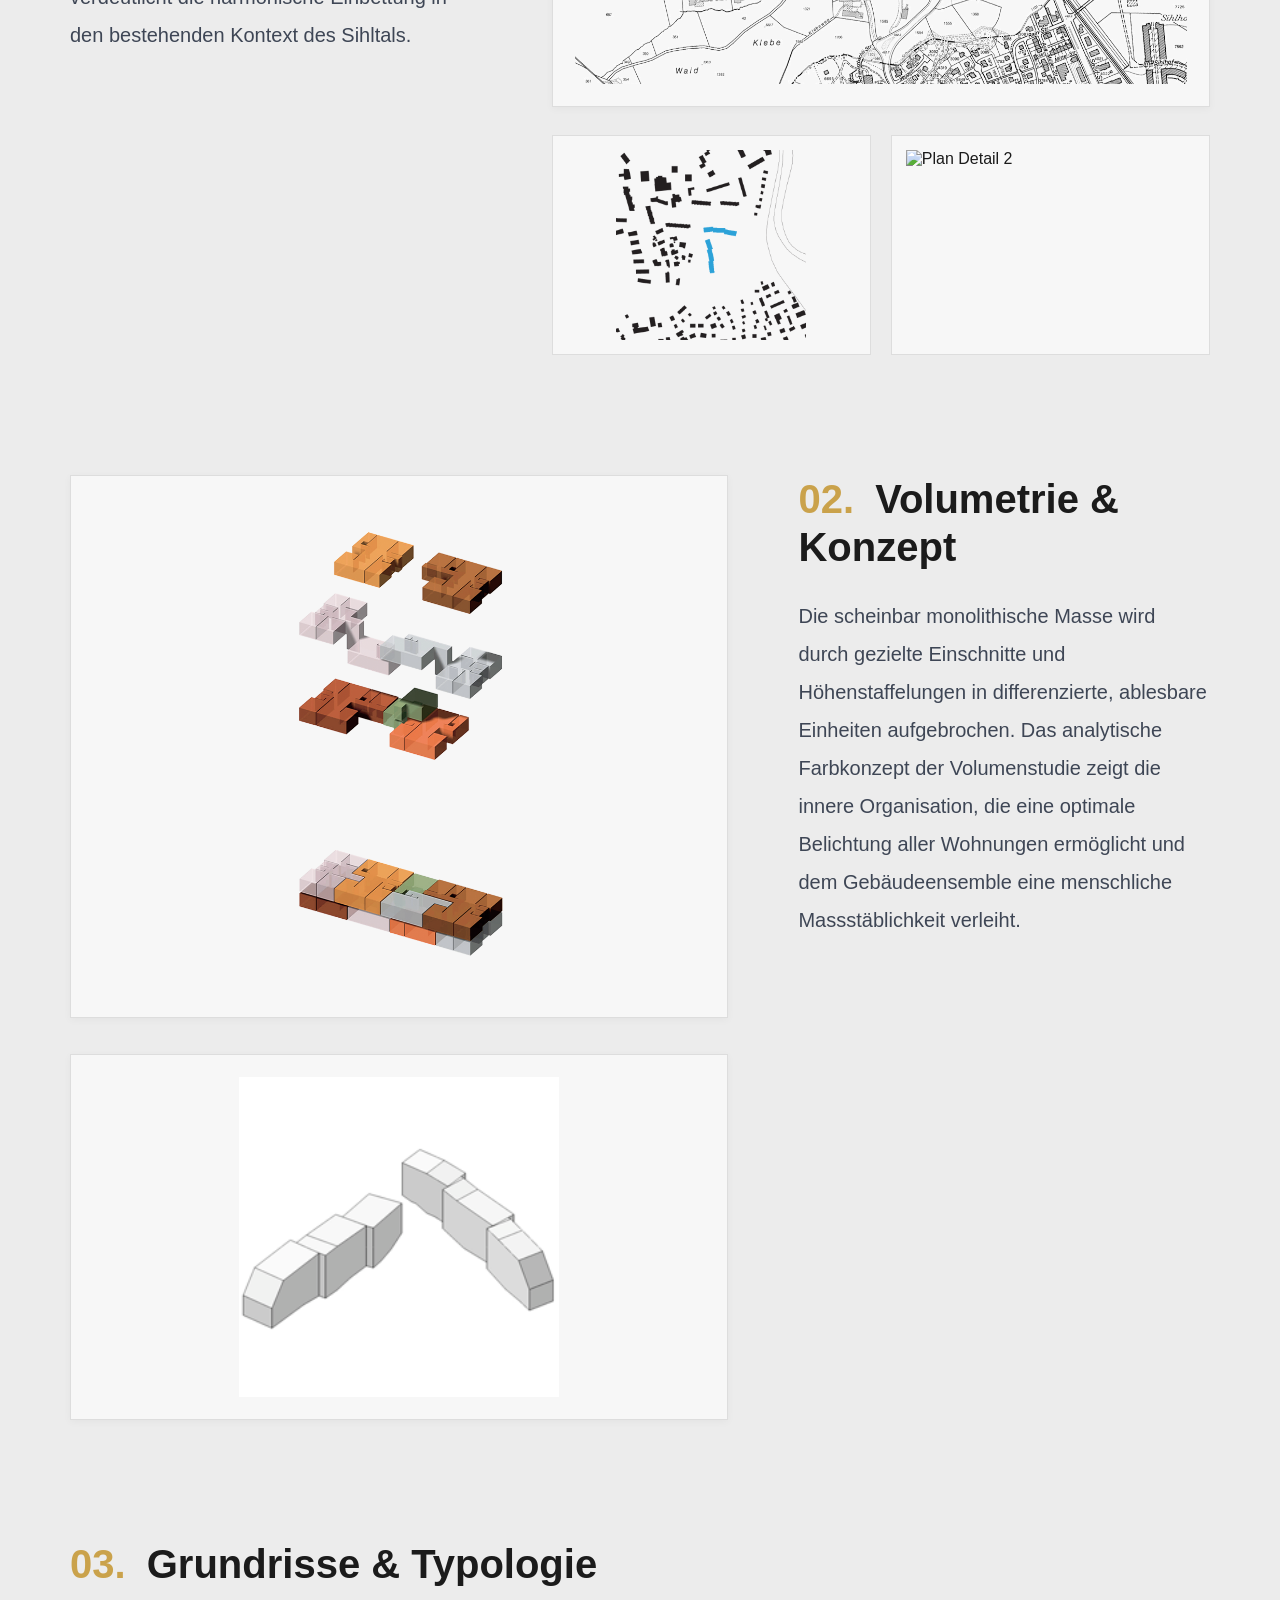
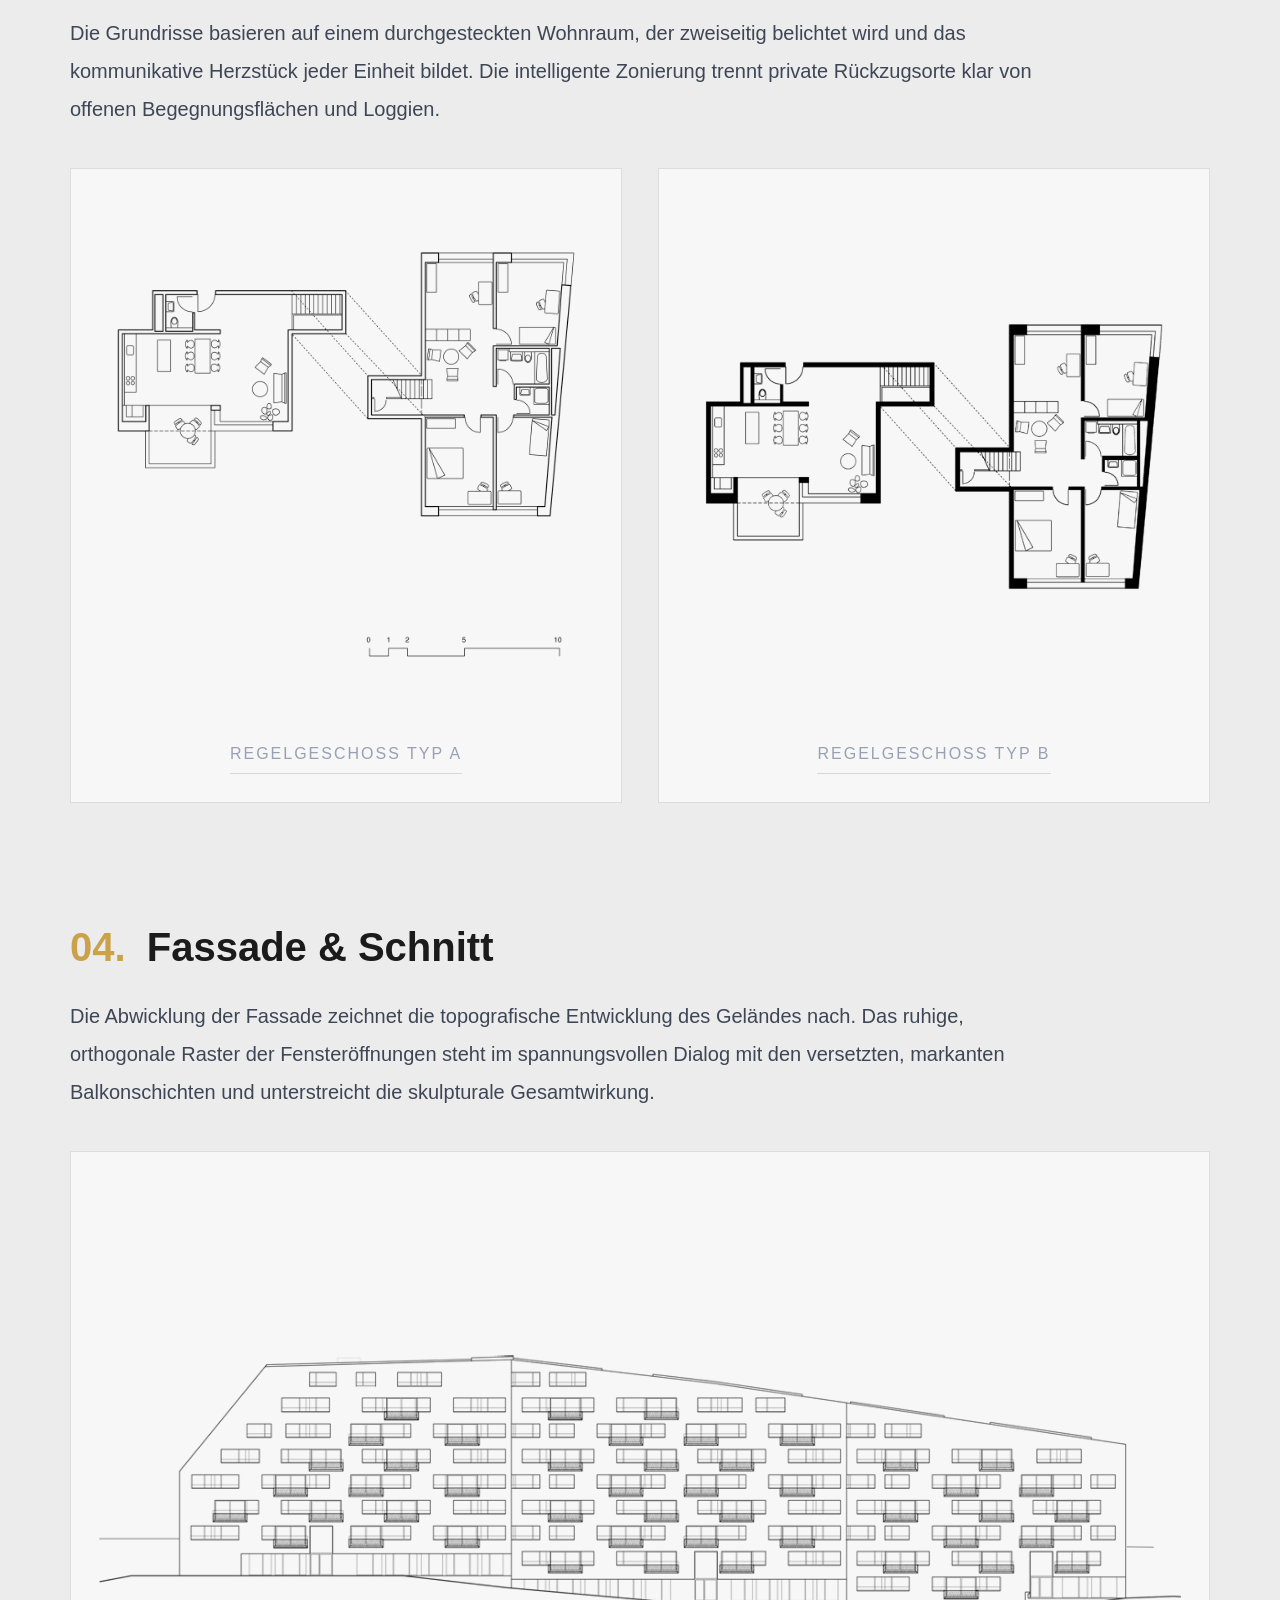
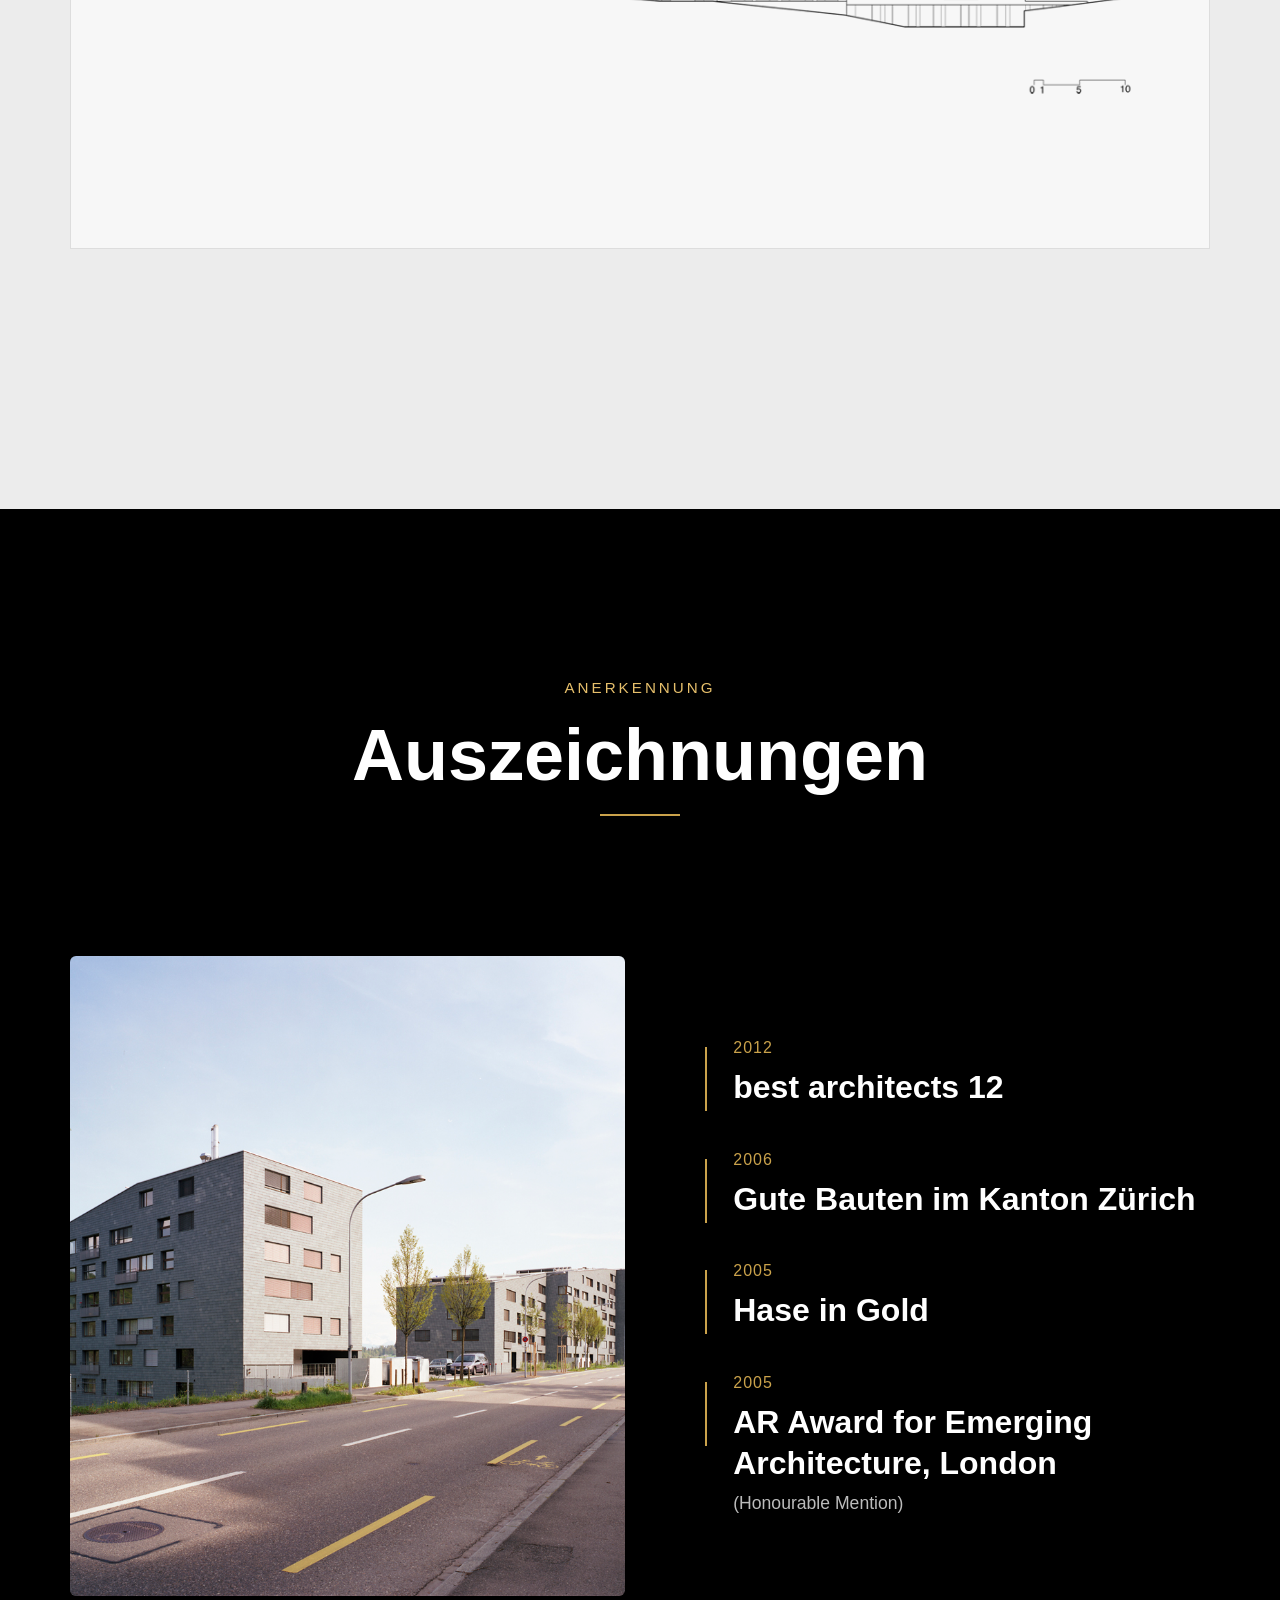
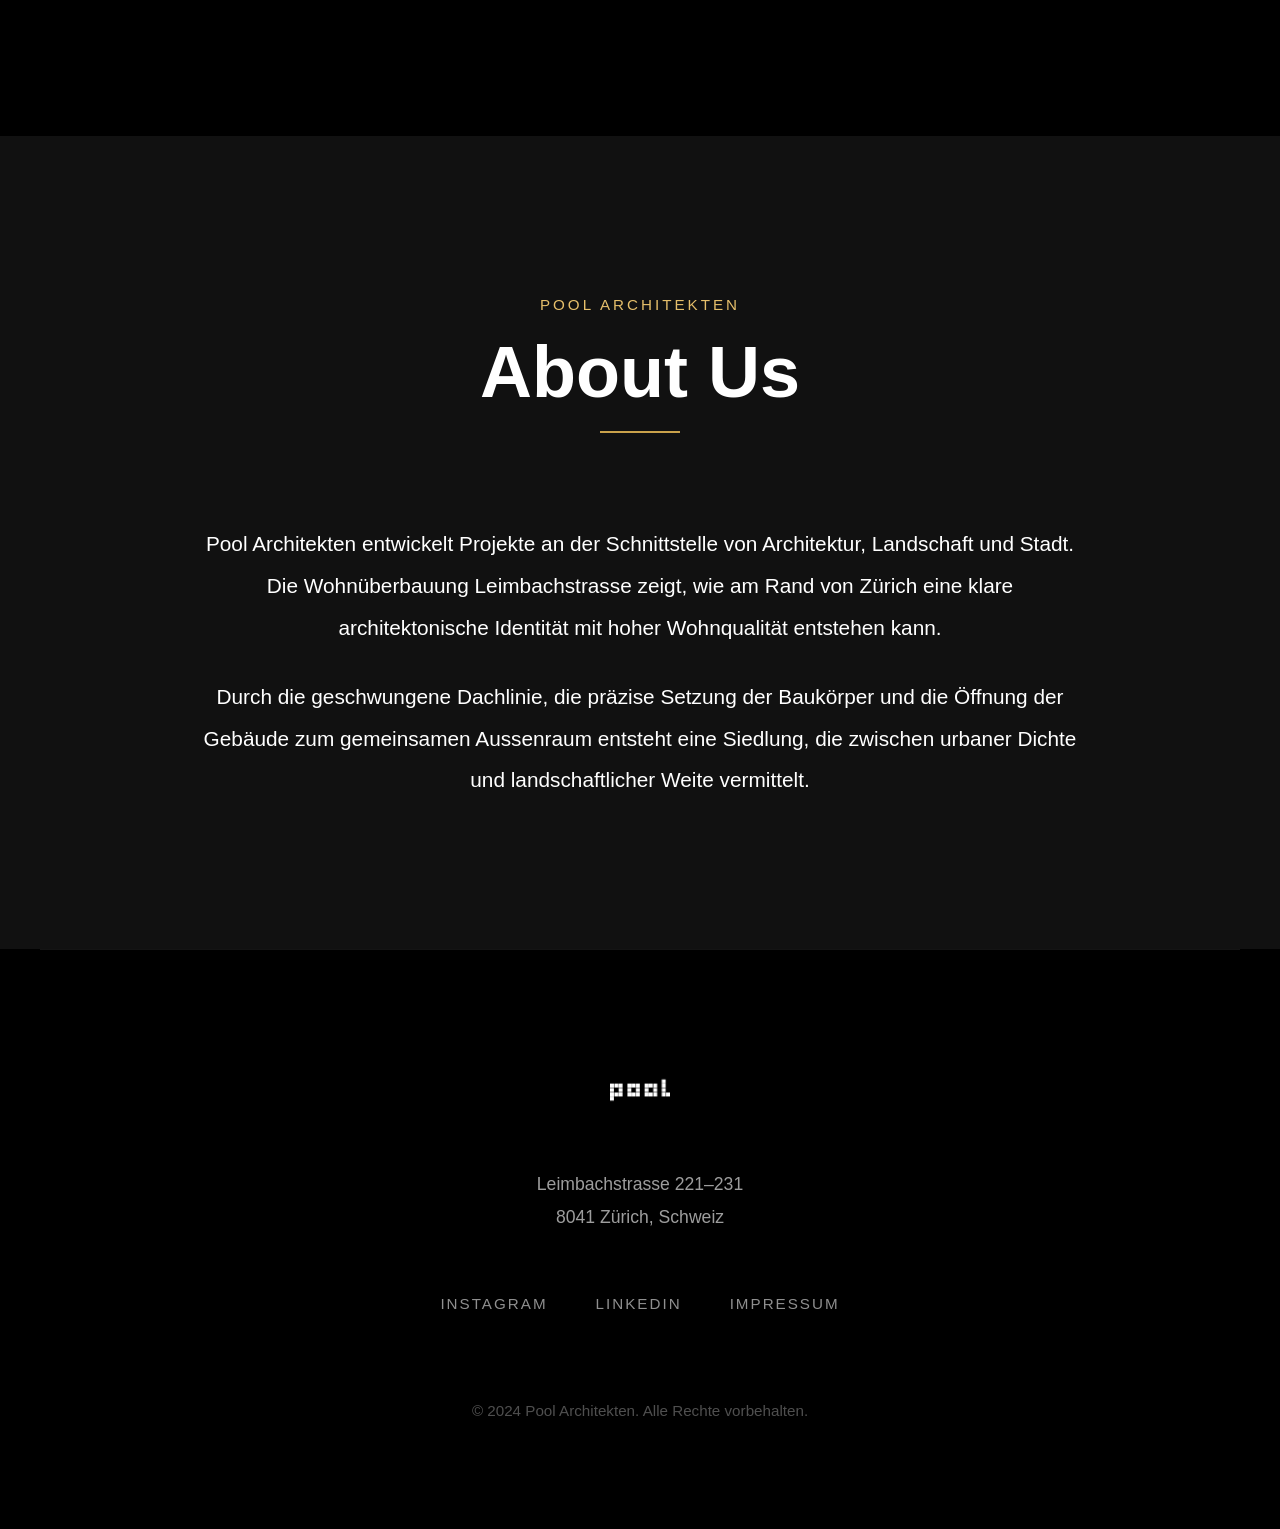
==== commit 7a752381: "fix image filenames" ====
--- a/Documents/Leimbach developmen/docs/index.html
+++ b/Documents/Leimbach developmen/docs/index.html
@@ -186,7 +186,7 @@
 
         <div class="plan-thumbnails">
           <img src="0072_Schnitt_klein.png" alt="Plan Detail 1">
-          <img src="0072_Situation_klein Kopie.png" alt="Plan Detail 2">
+          <img src="0072_Situation_klein_Kopie.png" alt="Plan Detail 2">
         </div>
       </div>
     </div>
